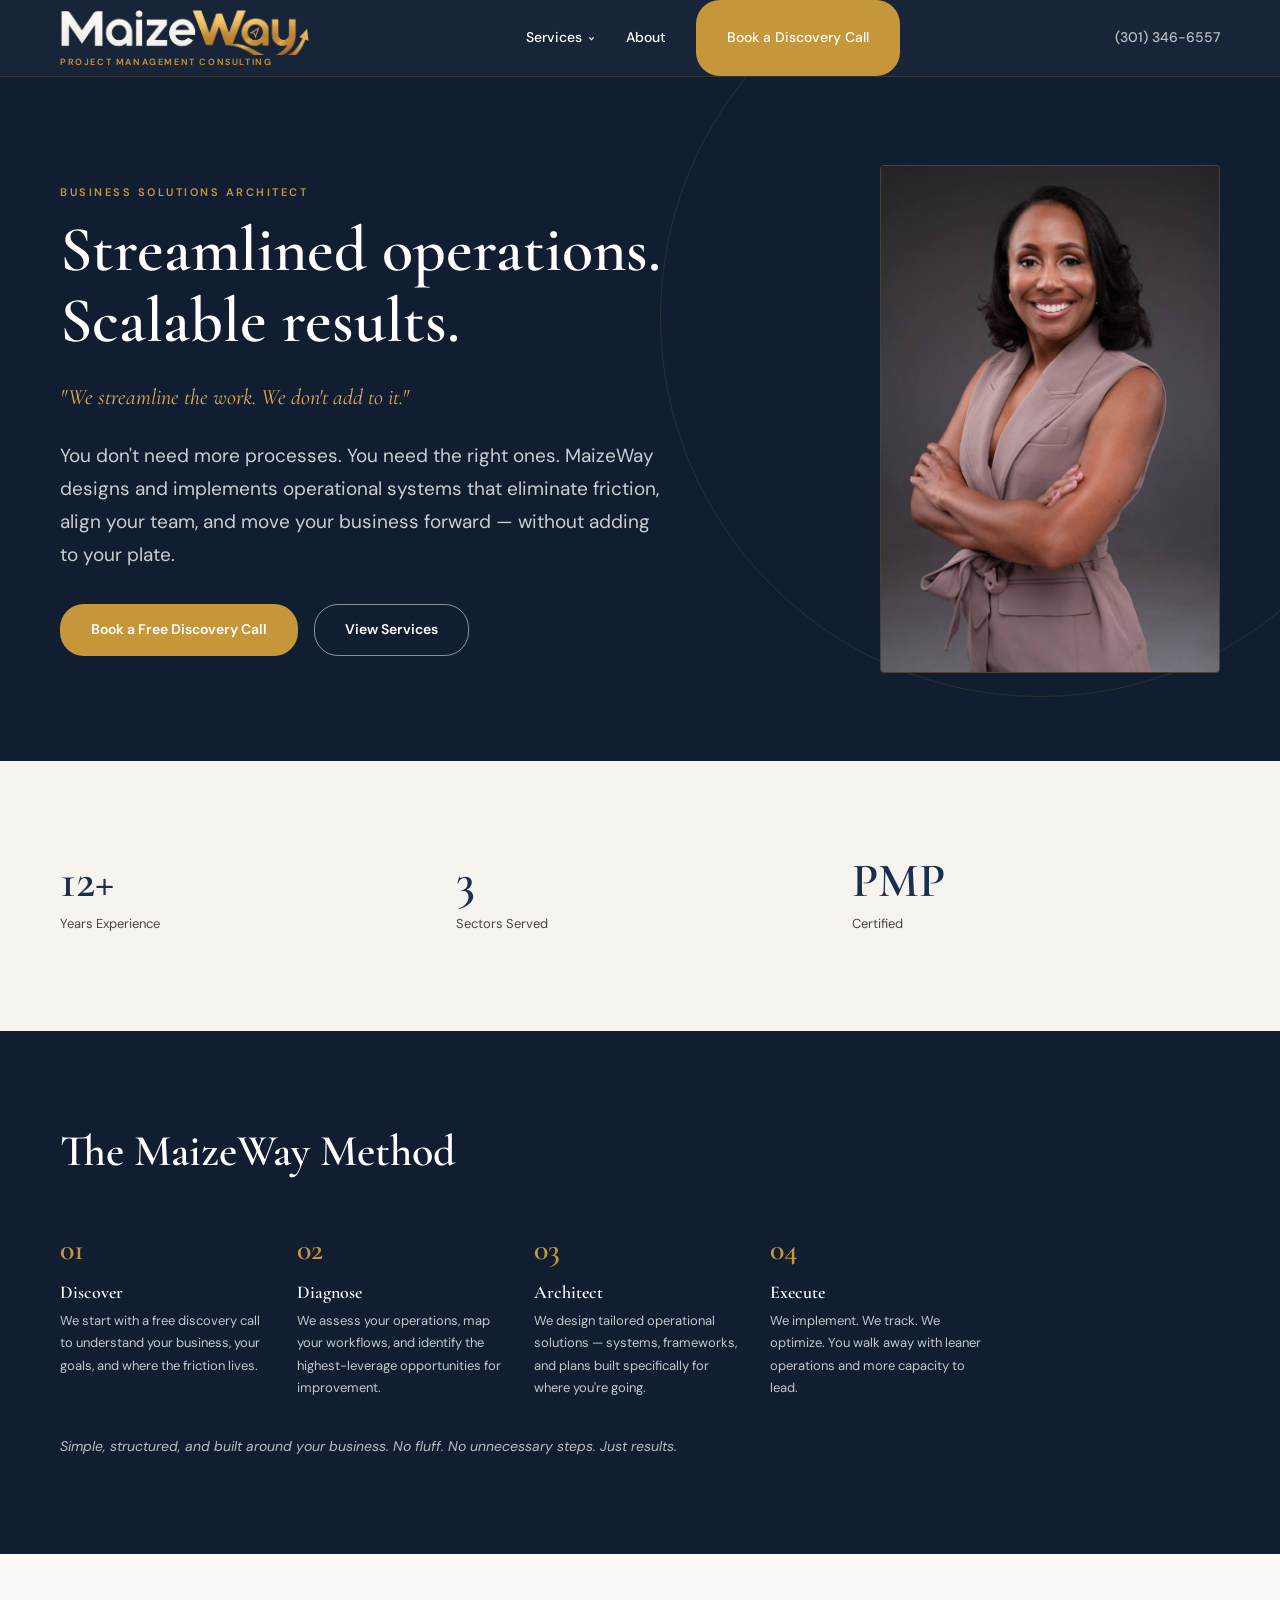
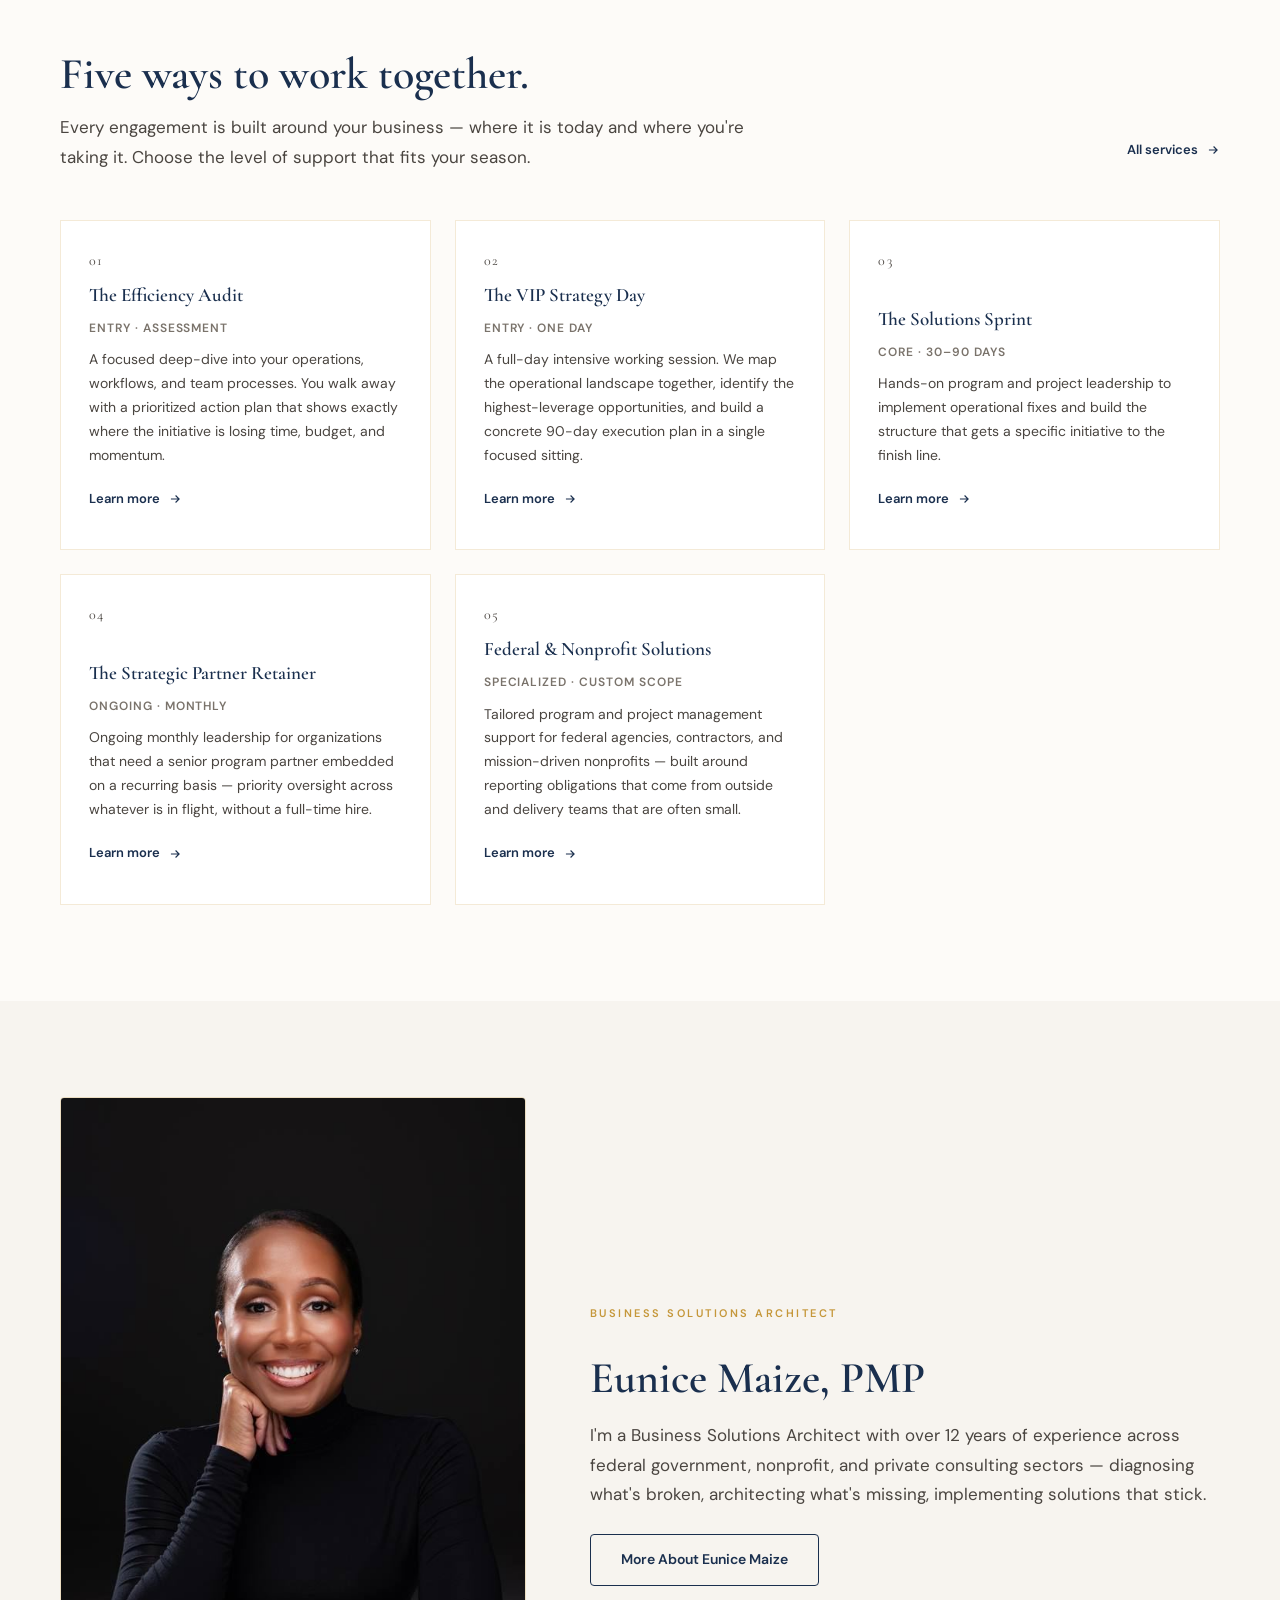
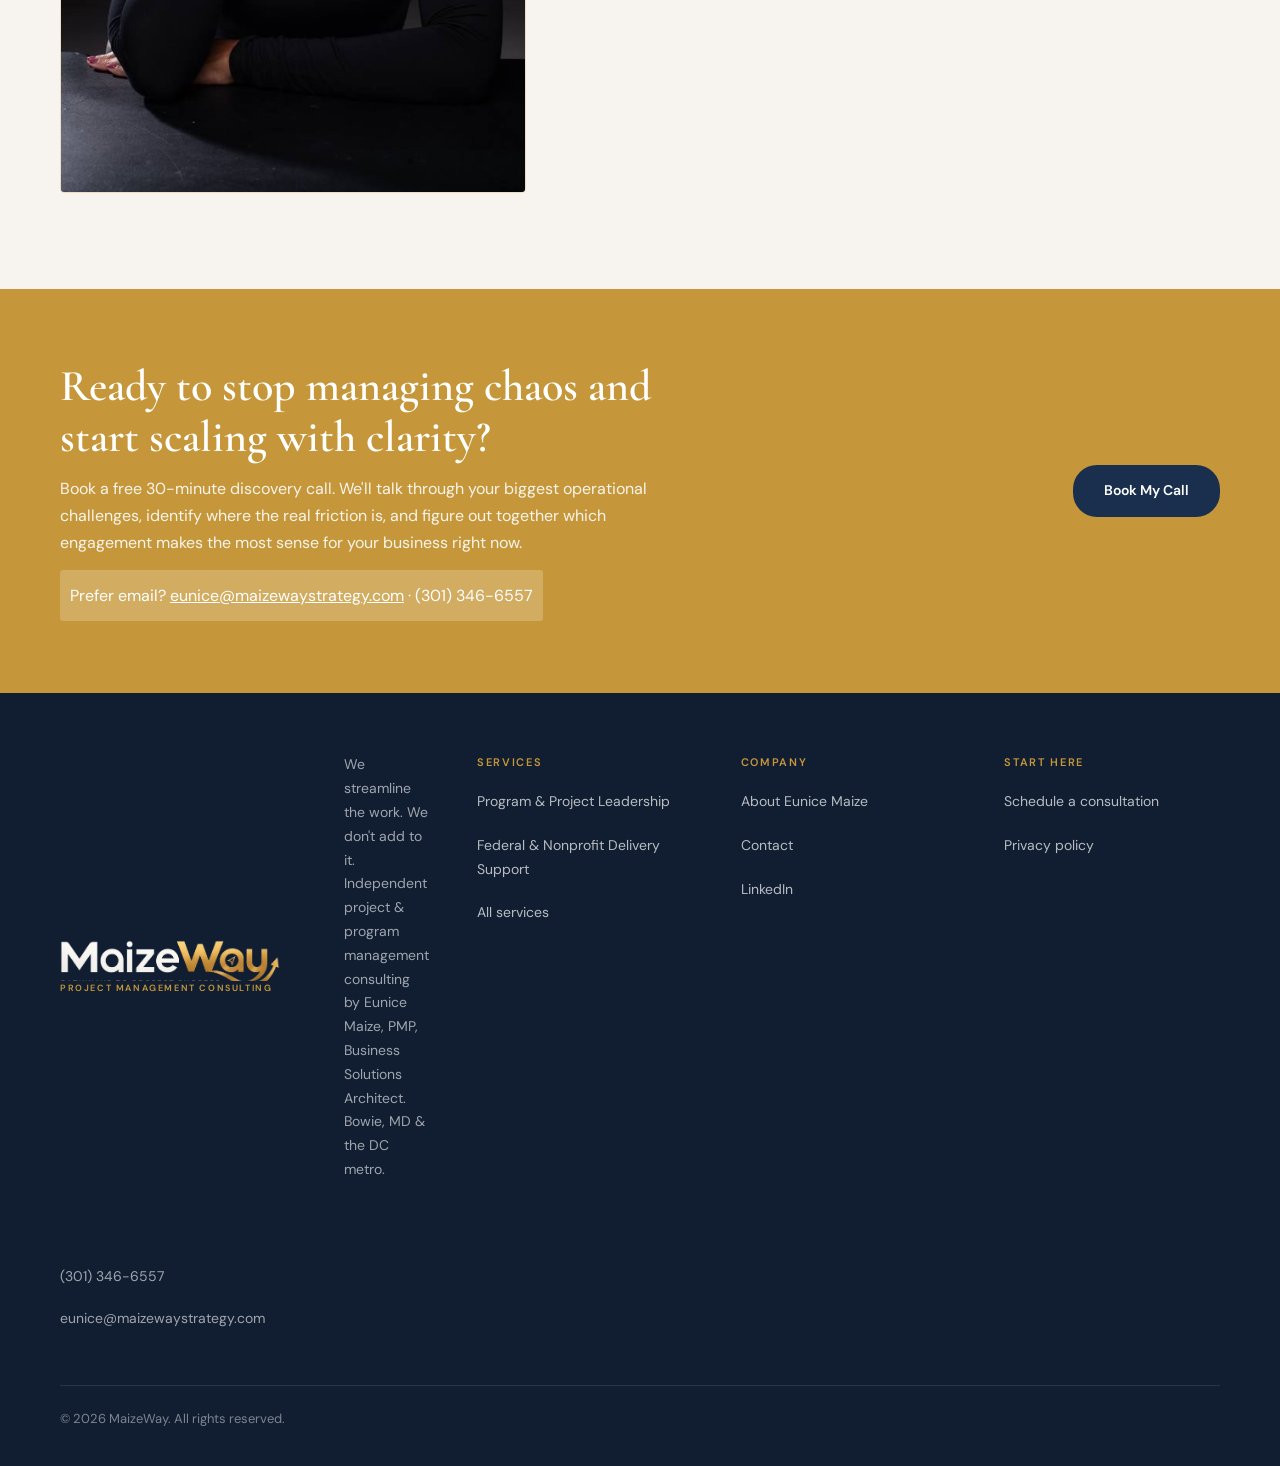
==== index.html @ e389852f "Put project management consulting under the logo lockup. Clip the baked-in pathways line out of the " ====
<!doctype html>
<html lang="en">
<head>
<meta charset="utf-8">
<meta name="robots" content="noindex, nofollow"><meta name="viewport" content="width=device-width,initial-scale=1">
<title>MaizeWay | Project Management Consulting</title>
<meta name="description" content="Eunice Maize is a Business Solutions Architect with over 12 years of experience across federal government, nonprofit, and private consulting sectors. Bowie, MD &amp; the DC metro.">
<link rel="canonical" href="https://[maizeway.com]/">
<meta property="og:type" content="website"><meta property="og:site_name" content="MaizeWay"><meta property="og:title" content="MaizeWay | Project Management Consulting"><meta property="og:description" content="Eunice Maize is a Business Solutions Architect with over 12 years of experience across federal government, nonprofit, and private consulting sectors. Bowie, MD &amp; the DC metro."><meta property="og:url" content="https://[maizeway.com]/index.html"><meta property="og:image" content="https://[maizeway.com]/og-image.jpg"><meta name="twitter:card" content="summary_large_image">
<meta name="theme-color" content="#111e32">
<link rel="apple-touch-icon" href="apple-touch-icon.png">
<link rel="icon" href="images/logo-mw-mark.png" type="image/png">
<link rel="preconnect" href="https://fonts.googleapis.com"><link rel="preconnect" href="https://fonts.gstatic.com" crossorigin>
<link rel="preload" as="style" href="https://fonts.googleapis.com/css2?family=Cormorant+Garamond:ital,wght@0,400;0,600;1,400&family=DM+Sans:wght@400;500;600&display=swap">
<link rel="stylesheet" href="https://fonts.googleapis.com/css2?family=Cormorant+Garamond:ital,wght@0,400;0,600;1,400&family=DM+Sans:wght@400;500;600&display=swap" media="print" onload="this.media='all'">
<noscript><link rel="stylesheet" href="https://fonts.googleapis.com/css2?family=Cormorant+Garamond:ital,wght@0,400;0,600;1,400&family=DM+Sans:wght@400;500;600&display=swap"></noscript>
<style>:root{--navy:#1a2f4e;--navy-dark:#111e32;--navy-mid:#243b5e;--gold:#c5973a;--gold-light:#e0af50;--cream:#f7f4ef;--warm-white:#fdfbf8;--text:#1e1b18;--text-mid:#4a4540;--text-light:#7a736b;--slate:#5a6b80;--serif:'Cormorant Garamond',Georgia,serif;--sans:'DM Sans',system-ui,-apple-system,'Segoe UI',sans-serif;--max:1240px}
*{box-sizing:border-box}html{scroll-behavior:smooth}
body{margin:0;background:var(--warm-white);color:var(--text);font-family:var(--sans);line-height:1.7;-webkit-font-smoothing:antialiased}
h1,h2,h3{font-family:var(--serif);font-weight:600;margin:0;line-height:1.1;color:var(--navy)}
h1{font-size:clamp(38px,5.5vw,64px)}h2{font-size:clamp(30px,3.6vw,44px)}h3{font-size:22px}
p{margin:0}a{color:inherit;text-decoration:none}img{max-width:100%;display:block}ul,ol{margin:0;padding:0;list-style:none}
.wrap{max-width:var(--max);margin:0 auto;padding:0 40px}
.vh{position:absolute;left:-9999px;width:1px;height:1px;overflow:hidden}.hp{position:absolute;left:-9999px}
.kicker{font-size:11px;font-weight:600;letter-spacing:2.5px;text-transform:uppercase;color:var(--gold);margin-bottom:14px}
.sec-navy .kicker{color:var(--gold-light)}
.sub,.lede{font-size:17px;line-height:1.75;color:var(--text-mid);max-width:68ch}
.link{color:var(--navy);text-decoration:underline;text-underline-offset:3px}.link:hover{color:var(--gold)}
.fine{font-size:12px;color:#9a5a2a;background:#fdf3e3;padding:2px 6px;border-radius:3px}
.btn{display:inline-flex;align-items:center;justify-content:center;min-height:52px;padding:0 30px;font-weight:600;font-size:14px;border-radius:24px;border:1px solid transparent;cursor:pointer;transition:background .2s,color .2s,border-color .2s;font-family:var(--sans)}
.btn-gold{background:var(--gold);color:#fff}.btn-gold:hover{background:var(--gold-light)}
.btn-line{border-color:rgba(255,255,255,.5);color:#fff}.btn-line:hover{border-color:#fff;background:rgba(255,255,255,.08)}
.btn-dark{border-color:var(--navy);color:var(--navy);border-radius:4px}.btn-dark:hover{background:var(--navy);color:#fff}
.btn-navy{background:var(--navy);color:#fff}.btn-navy:hover{background:var(--navy-mid)}
.more{font-size:13px;font-weight:600;color:var(--navy);display:inline-flex;align-items:center;gap:8px;min-height:44px}.more:hover{color:var(--gold)}
.more svg{width:14px;height:14px}
:focus-visible{outline:2px solid var(--gold);outline-offset:2px}
.skip{position:absolute;left:-9999px;top:8px;background:var(--gold);color:#fff;padding:12px 18px;z-index:300;font-weight:600}.skip:focus{left:16px}
/* nav */
.nav{background:rgba(17,30,50,.97);backdrop-filter:blur(10px);position:sticky;top:0;z-index:50;border-bottom:1px solid rgba(197,151,58,.15)}
.nav .wrap{height:76px;display:flex;align-items:center;justify-content:space-between;gap:24px}
.brand{display:flex;align-items:center;min-width:0;color:#fff}
.brand-lockup{display:flex;flex-direction:column;align-items:flex-start;justify-content:center;gap:3px;line-height:1;min-width:0}
.brand-mark{display:block;position:relative;width:min(250px,44vw);aspect-ratio:1035/191;overflow:hidden;flex:none}
.brand-mark .brand-logo{position:absolute;top:0;left:0;width:100%;height:auto;max-width:none;object-fit:fill;object-position:left top}
.brand-lockup .tagline{font-family:var(--sans);font-size:9px;font-weight:600;letter-spacing:1.6px;text-transform:uppercase;color:var(--gold);white-space:nowrap}
.foot .brand-mark{width:min(220px,70vw)}
.foot .brand-lockup{margin:0 0 12px}
.menu{display:flex;align-items:center;gap:30px;flex:1;justify-content:flex-end}.menu>li{position:relative}
.menu>li>a{font-size:14px;font-weight:500;color:#fff;display:inline-flex;align-items:center;gap:5px;height:76px}
.menu>li>a:hover,.menu>li.open>a{color:var(--gold)}.menu>li.active>a{box-shadow:inset 0 -2px 0 var(--gold)}
.caret{width:9px;height:9px;stroke:currentColor;fill:none;stroke-width:3;transition:transform .2s}.menu>li.open .caret{transform:rotate(180deg)}
.dd{position:absolute;top:76px;left:-24px;min-width:340px;background:#fff;border:1px solid rgba(197,151,58,.2);box-shadow:0 20px 40px rgba(17,30,50,.18);padding:10px 0;display:none;flex-direction:column}
.dd a{padding:13px 26px;color:var(--navy);display:flex;flex-direction:column;gap:2px;font-weight:600;font-size:14px}
.dd a small{font-size:12px;font-weight:400;color:var(--text-light);line-height:1.5}.dd a:hover{background:var(--cream)}
.dd a.all{flex-direction:row;align-items:center;gap:8px;border-top:1px solid var(--cream);margin-top:6px;color:var(--gold);font-size:12px}
li.open>.dd{display:flex}
.nav-phone{color:rgba(255,255,255,.7);font-size:14px;font-weight:500}.nav-phone:hover{color:#fff}
.burger{display:none;width:44px;height:44px;background:transparent;border:0;color:#fff;cursor:pointer;align-items:center;justify-content:center}
.mnav{display:none;position:fixed;inset:0;background:var(--navy-dark);color:#fff;z-index:100;padding:0 24px;flex-direction:column;overflow:auto}
.mnav.open{display:flex}
.mnav .top{height:70px;display:flex;align-items:center;justify-content:space-between;border-bottom:1px solid rgba(255,255,255,.1)}
.mnav .top .burger{display:flex}
.mnav nav{display:flex;flex-direction:column;flex:1;padding-top:8px}
.mnav .row{display:flex;justify-content:space-between;align-items:center;padding:18px 0;border:0;border-bottom:1px solid rgba(255,255,255,.1);font-family:var(--serif);font-size:24px;color:#fff;background:none;width:100%;text-align:left;cursor:pointer}
.mnav .row svg{transition:transform .2s}.mnav .row[aria-expanded=true] svg{transform:rotate(180deg)}
.mnav .sub{display:none;flex-direction:column;padding:4px 0 14px 16px}.mnav .sub.open{display:flex}
.mnav .sub a{font-size:16px;color:rgba(255,255,255,.75);padding:12px 0}
.mnav .foot{display:flex;flex-direction:column;gap:16px;padding:24px 0 32px}
.mnav .foot .ln{display:flex;justify-content:space-between;font-size:13px;color:rgba(255,255,255,.6);flex-wrap:wrap;gap:8px}.mnav .foot .ln a{padding:10px 0}
/* crumbs */
.crumbs{background:var(--navy-dark);border-bottom:1px solid rgba(255,255,255,.06)}
.crumbs ol{display:flex;gap:8px;padding:12px 0;font-size:12px;color:rgba(255,255,255,.55);flex-wrap:wrap}
.crumbs li+li::before{content:"/";margin-right:8px;opacity:.5}.crumbs a:hover{color:#fff}.crumbs [aria-current]{color:var(--gold)}
/* sections */
.sec{padding:96px 0}.sec-stone{background:var(--cream)}
.sec-navy{background:var(--navy-dark);color:#fff}.sec-navy h2,.sec-navy h3{color:#fff}.sec-navy .sub{color:rgba(255,255,255,.72)}
.head{display:flex;justify-content:space-between;align-items:flex-end;gap:40px;margin-bottom:48px}.head .t{max-width:700px}.head .sub{margin-top:14px}
.grid{display:grid;gap:24px}.g2{grid-template-columns:repeat(2,minmax(0,1fr))}.g3{grid-template-columns:repeat(3,minmax(0,1fr))}
.card{background:#fff;border:1px solid rgba(197,151,58,.2);border-radius:2px;padding:32px}.card h3{margin-bottom:10px;font-size:19px}.card p{font-size:15px;color:var(--text-mid)}
.link-card{display:flex;flex-direction:column;gap:8px}.link-card:hover{border-color:var(--gold)}.link-card .more{margin-top:auto}
/* hero */
.hero{background:var(--navy-dark);color:#fff;position:relative;overflow:hidden}
.hero .ring{position:absolute;right:-140px;top:-140px;width:760px;height:760px;border-radius:50%;border:1px solid rgba(197,151,58,.14);pointer-events:none}
.hero .wrap{position:relative;padding-top:88px;padding-bottom:88px}
.hero h1{color:#fff}.hero .lede{color:rgba(255,255,255,.78);font-size:19px;max-width:600px;margin-top:22px}
.hero .acts{display:flex;gap:16px;margin-top:32px;flex-wrap:wrap}
.hero .split{display:grid;grid-template-columns:1.05fr .8fr;gap:64px;align-items:center}
.hero .photo{border-radius:4px;overflow:hidden;border:1px solid rgba(197,151,58,.3);max-width:340px;justify-self:end;margin:0}
.hero .photo img{width:100%;height:auto;display:block}
.hero-inner .wrap{padding-top:64px;padding-bottom:64px}.hero-inner h1{font-size:clamp(34px,4.6vw,56px)}
/* proof */
.proof{display:flex;flex-direction:column;gap:40px}
.nums{display:grid;grid-template-columns:repeat(3,minmax(0,1fr));gap:28px}
.stat .n{font-family:var(--serif);font-size:48px;line-height:1;color:var(--navy);font-weight:600}
.stat .l{font-size:13px;color:var(--text-mid);margin-top:8px;max-width:26ch}
.client-line{font-size:16px;color:var(--text-mid);font-style:italic;border-top:1px solid rgba(197,151,58,.25);padding-top:28px}
/* services grid */
.svc{display:grid;grid-template-columns:repeat(3,minmax(0,1fr));gap:24px}
.svc article{background:#fff;border:1px solid rgba(197,151,58,.2);padding:32px;display:flex;flex-direction:column;gap:12px}
.svc h3{font-size:21px}.svc h3 a:hover{color:var(--gold)}.svc .tag{font-style:italic;color:var(--navy);font-size:15px}
.svc p:not(.tag){font-size:14px;color:var(--text-mid);flex:1}
.svcrow{display:grid;grid-template-columns:1.1fr 1fr;gap:64px;align-items:start;padding:56px 0;border-bottom:1px solid rgba(197,151,58,.2)}.svcrow:last-child{border-bottom:0}
.svcrow h2{font-size:30px}.svcrow h2 a:hover{color:var(--gold)}.svcrow .tag{font-style:italic;color:var(--navy);font-size:18px;margin:12px 0}.svcrow .btn{margin-top:20px}
.ticks{display:flex;flex-direction:column;gap:14px}.ticks li{display:flex;gap:12px;font-size:15px;color:var(--text-mid)}
.ticks svg{width:18px;height:18px;flex:none;color:var(--gold);margin-top:4px}.ticks b{color:var(--navy);font-weight:600}
.ticks.card{background:#fff;border:1px solid rgba(197,151,58,.2);border-radius:2px;padding:32px}
.po h2{margin:10px 0 16px}
/* about */
.about{display:grid;grid-template-columns:.85fr 1.15fr;gap:64px;align-items:center}
.about .img{border-radius:4px;overflow:hidden;border:1px solid rgba(197,151,58,.25)}.about .img img{width:100%;height:auto;display:block}
.about .t{display:flex;flex-direction:column;gap:18px}.about .btn{align-self:flex-start;margin-top:6px}
.beliefs{display:flex;flex-direction:column;gap:24px;max-width:760px}
.beliefs blockquote{margin:0;font-family:var(--serif);font-size:24px;font-style:italic;color:var(--navy);border-left:2px solid var(--gold);padding-left:24px;line-height:1.4}
.creds{display:flex;flex-direction:column;gap:16px;max-width:640px}.creds li{font-size:15px;color:var(--text-mid);padding-bottom:14px;border-bottom:1px solid rgba(197,151,58,.2)}.creds b{color:var(--navy)}
/* method */
.steps{display:grid;grid-template-columns:repeat(5,minmax(0,1fr));gap:24px}
.steps li{display:flex;flex-direction:column;gap:8px}.steps .n{font-family:var(--serif);font-size:30px;color:var(--gold);font-weight:600}
.steps h3{font-size:18px;color:#fff}.steps .does{font-size:13px;color:rgba(255,255,255,.75)}
.steps .get{font-size:12px;color:rgba(255,255,255,.9)}.steps .dur{font-size:11px;letter-spacing:.08em;text-transform:uppercase;color:var(--gold-light);margin-top:auto}
.steps.light h3{color:var(--navy)}.steps.light .does{color:var(--text-mid)}.steps.light .get{color:var(--text)}
.method-note{margin-top:36px;font-size:14px;color:rgba(255,255,255,.7);font-style:italic}
.sec:not(.sec-navy) .method-note{color:var(--text-mid)}
/* price */
.price{max-width:760px}.price h2{margin-bottom:16px}
/* cta */
.cta{background:var(--gold)}.cta .wrap{padding-top:72px;padding-bottom:72px;display:flex;justify-content:space-between;align-items:center;gap:48px}
.cta h2{color:#fff;line-height:1.15}.cta p{font-size:16px;color:rgba(255,255,255,.9);margin-top:12px}.cta .fine{background:rgba(255,255,255,.2);color:#fff;margin-top:14px;display:inline-block;padding:6px 10px}.cta .fine a{display:inline-block;padding:6px 0}.cta .t{max-width:620px}
.cta a.link,.cta a[href^=mailto]{color:#fff;text-decoration:underline}
/* contact */
.contact{display:grid;grid-template-columns:1fr 1.15fr;gap:64px;align-items:start}
.next{counter-reset:n;display:flex;flex-direction:column;gap:16px;margin-top:20px}
.next li{counter-increment:n;padding-left:40px;position:relative;font-size:15px;color:var(--text-mid)}
.next li::before{content:counter(n);position:absolute;left:0;top:0;width:26px;height:26px;border:1px solid var(--gold);color:var(--gold);border-radius:50%;display:flex;align-items:center;justify-content:center;font-family:var(--serif);font-size:14px}
.next b{color:var(--navy)}
.cinfo{display:grid;grid-template-columns:repeat(3,minmax(0,1fr));gap:20px;margin-top:32px}.cinfo b{display:block;font-size:11px;letter-spacing:.15em;text-transform:uppercase;color:var(--gold);margin-bottom:6px}.cinfo p{font-size:15px}
form.f{background:#fff;border:1px solid rgba(197,151,58,.2);padding:40px;display:grid;grid-template-columns:1fr 1fr;gap:20px}
form.f .full{grid-column:1/-1}
form.f label{display:flex;flex-direction:column;gap:8px;font-size:12px;font-weight:600;letter-spacing:.06em;text-transform:uppercase;color:var(--text-mid)}
form.f input,form.f select,form.f textarea{min-height:50px;padding:0 16px;border:1px solid rgba(197,151,58,.3);background:var(--cream);font-family:inherit;font-size:16px;color:var(--text);width:100%;border-radius:4px}
form.f textarea{padding:14px 16px;resize:vertical}
form.f select{appearance:none;background-image:linear-gradient(45deg,transparent 50%,var(--text-mid) 50%),linear-gradient(135deg,var(--text-mid) 50%,transparent 50%);background-position:calc(100% - 22px) 22px,calc(100% - 16px) 22px;background-size:6px 6px;background-repeat:no-repeat}
form.f input:focus,form.f textarea:focus,form.f select:focus{outline:2px solid var(--gold);border-color:var(--gold)}
form.f input[aria-invalid=true],form.f textarea[aria-invalid=true]{border-color:#b4463c}
.err{display:none;font-size:14px;padding:12px 14px;background:#f7e5e1;color:#7a2e22;border-radius:4px}.err.on{display:block}
.ok{font-size:14px;padding:12px 14px;background:#e8f1e4;color:#2c5a2e;border-radius:4px}
.prose{max-width:760px}.prose h1{margin-bottom:16px}.prose h2{font-size:26px;margin:32px 0 10px}.prose p{color:var(--text-mid);margin-bottom:12px}
/* footer */
.foot{background:var(--navy-dark);color:#fff}.foot .wrap{padding-top:60px;padding-bottom:36px}
.fcols{display:grid;grid-template-columns:1.6fr 1fr 1fr 1fr;gap:48px}.fcols ul{display:flex;flex-direction:column}
.fcols li a{font-size:14px;color:rgba(255,255,255,.7);padding:10px 0;display:inline-block}.fcols li a:hover{color:#fff}
.fh{font-size:11px;font-weight:600;letter-spacing:.15em;text-transform:uppercase;color:var(--gold);margin-bottom:8px}
.fb{font-family:var(--serif);font-size:24px;font-weight:600;color:#fff;margin-bottom:0}
.fa{font-size:14px;line-height:1.7;color:rgba(255,255,255,.6);max-width:320px;font-style:normal;margin-bottom:10px}.fa a{padding:9px 0;display:inline-block}.fa a:hover{color:#fff}
.legal{font-size:13px;color:rgba(255,255,255,.45);padding-top:22px;margin-top:36px;border-top:1px solid rgba(255,255,255,.1)}
/* sticky bar */
.stickybar{display:none;position:fixed;left:0;right:0;bottom:0;z-index:40;padding:10px 16px calc(10px + env(safe-area-inset-bottom));background:var(--navy-dark);border-top:1px solid rgba(197,151,58,.2);gap:10px;transform:translateY(110%);transition:transform .25s}
.stickybar.on{transform:none}.stickybar .btn{flex:1;min-height:46px;padding:0 16px}.stickybar .btn-line{flex:0 0 auto}
@media(prefers-reduced-motion:reduce){html{scroll-behavior:auto}*{transition:none!important}}
@media(max-width:1100px){
 .menu{gap:22px}.hero .split{grid-template-columns:1fr;justify-items:center;text-align:center}.hero .photo{max-width:280px;justify-self:center}.hero .acts{justify-content:center}.hero .copy{align-items:center}.hero-proof{justify-content:center}
 .proof,.about,.svcrow,.contact,.po{grid-template-columns:1fr}.about .img{max-width:340px;order:-1}
 .svc{grid-template-columns:1fr}.steps{grid-template-columns:repeat(2,minmax(0,1fr))}.fcols{grid-template-columns:1fr 1fr}
 .nav-phone{display:none}
 .nav .brand-mark{width:min(230px,40vw)}
}
@media(max-width:820px){
 .wrap{padding:0 22px}.menu{display:none}.burger{display:flex}
 .nav .brand-mark,.mnav .brand-mark{width:min(200px,58vw)}
 .nav .brand-lockup .tagline,.mnav .brand-lockup .tagline{font-size:8px;letter-spacing:1.15px}
 .foot .brand-mark{width:min(200px,70vw)}
 .sec{padding:64px 0}.hero .wrap{padding-top:52px;padding-bottom:52px}.hero .lede{font-size:17px}
 .head{flex-direction:column;align-items:flex-start;gap:16px;margin-bottom:32px}
 .g2,.g3,.nums,.steps,.cinfo{grid-template-columns:1fr}
 .cta .wrap{flex-direction:column;align-items:flex-start;padding-top:56px;padding-bottom:56px}
 .fcols{grid-template-columns:1fr}
 form.f{grid-template-columns:1fr;padding:24px}.hero .acts{flex-direction:column}
 .btn{width:100%}.menu .cta,.stickybar .btn{width:auto}.card{padding:26px}
 .stickybar{display:flex}
}

/* packages */
.pkg-group{margin-bottom:48px}.pkg-group:last-child{margin-bottom:0}
.pkg-group-h{font-size:13px;font-weight:600;letter-spacing:.08em;text-transform:uppercase;color:var(--text-light);margin-bottom:18px}
.pkg-group-h a:hover{color:var(--gold)}
.pkgs{align-items:stretch}
.pkg{background:#fff;border:1px solid rgba(197,151,58,.25);border-radius:2px;padding:32px;display:flex;flex-direction:column;gap:14px}
.pkg-kicker{font-size:11px;font-weight:600;letter-spacing:.15em;text-transform:uppercase;color:var(--gold)}
.pkg h3{font-size:22px}.pkg h3 a{display:inline-block;padding:2px 0}
.pkg-desc{font-size:14px;color:var(--text-mid);line-height:1.65}
.pkg .ticks{gap:10px;margin-top:4px}.pkg .ticks li{font-size:13px}
.pkg-foot{margin-top:auto;padding-top:16px;border-top:1px solid var(--cream);display:flex;flex-direction:column;gap:10px}
.pkg-price{font-size:14px;font-weight:600;color:var(--navy);letter-spacing:.02em;margin:0}
.pkg-bestfor{font-size:12px;font-style:italic;color:var(--text-light)}
@media(max-width:1100px){.pkgs.g3{grid-template-columns:1fr 1fr}}
@media(max-width:820px){.pkgs.g3,.pkgs.g2{grid-template-columns:1fr}}
.lede.quote{font-family:var(--serif);font-style:italic;font-size:22px;color:var(--gold-light);max-width:520px}
.pkgteaser{display:grid;grid-template-columns:repeat(3,minmax(0,1fr));gap:24px}
.pkgteaser article{background:#fff;border:1px solid rgba(197,151,58,.2);padding:28px;display:flex;flex-direction:column;gap:10px}
.pkgteaser .n{font-family:var(--serif);font-size:14px;color:var(--gold);letter-spacing:.1em}
.pkgteaser h3{font-size:19px}.pkgteaser h3 a{display:inline-block;padding:2px 0}.pkgteaser h3 a:hover{color:var(--gold)}
.pkgteaser .tag{font-size:12px;font-weight:600;letter-spacing:.08em;text-transform:uppercase;color:var(--text-light);font-style:normal}
.pkgteaser p:not(.tag):not(.n){font-size:14px;color:var(--text-mid);flex:1}
@media(max-width:1100px){.pkgteaser{grid-template-columns:1fr 1fr}}
@media(max-width:820px){.pkgteaser{grid-template-columns:1fr}}
</style>
<script type="application/ld+json">{"@context": "https://schema.org", "@graph": [{"@type": "ProfessionalService", "@id": "https://[maizeway.com]/#org", "name": "MaizeWay", "url": "https://[maizeway.com]/", "telephone": "+13013466557", "email": "eunice@maizewaystrategy.com", "address": {"@type": "PostalAddress", "addressLocality": "Bowie", "addressRegion": "MD", "addressCountry": "US"}, "areaServed": "Bowie, MD & the DC metro", "founder": {"@id": "https://[maizeway.com]/#founder"}, "description": "Operational and project management consulting for federal, nonprofit, and private-sector organizations."}, {"@type": "Person", "@id": "https://[maizeway.com]/#founder", "name": "Eunice Maize", "jobTitle": "PMP, Business Solutions Architect", "worksFor": {"@id": "https://[maizeway.com]/#org"}, "url": "https://[maizeway.com]/about.html", "hasCredential": {"@type": "EducationalOccupationalCredential", "name": "Project Management Professional (PMP)"}}, {"@type": "WebSite", "@id": "https://[maizeway.com]/#site", "url": "https://[maizeway.com]/", "name": "MaizeWay", "publisher": {"@id": "https://[maizeway.com]/#org"}}]}</script>
</head>
<body>

<a class="skip" href="#main">Skip to content</a>
<header class="nav" id="nav"><div class="wrap">
 <a class="brand" href="index.html" aria-label="MaizeWay, project management consulting"><span class="brand-lockup"><span class="brand-mark"><img class="brand-logo" src="images/logo-maizeway-capital.png" alt="" width="1035" height="231"></span><span class="tagline">PROJECT MANAGEMENT CONSULTING</span></span></a>
 <nav aria-label="Primary"><ul class="menu">
  <li><a href="services.html" aria-haspopup="true" aria-expanded="false">Services <svg class="caret" aria-hidden="true" viewBox="0 0 24 24"><path d="M6 9l6 6 6-6"/></svg></a><div class="dd" role="menu"><a href="program-project-leadership.html" role="menuitem">Program & Project Leadership<small>I own the structure, drive the execution, and leave the operating documentation behind.</small></a><a href="federal-nonprofit-delivery.html" role="menuitem">Federal & Nonprofit Delivery Support<small>Portfolio management, acquisition planning support, federal reporting, and audit-ready SOPs.</small></a><a href="services.html" role="menuitem" class="all">All services <svg aria-hidden="true" viewBox="0 0 24 24" fill="none" stroke="currentColor" stroke-width="2"><path d="M5 12h14M13 6l6 6-6 6"/></svg></a></div></li>
  <li><a href="about.html">About</a></li>
  <li><a class="btn btn-gold cta" href="contact.html" data-track="nav_cta">Book a Discovery Call</a></li>
 </ul></nav>
 <a class="nav-phone" href="tel:+13013466557">(301) 346-6557</a>
 <button class="burger" id="burger" aria-label="Open menu" aria-expanded="false" aria-controls="mnav"><svg aria-hidden="true" width="24" height="24" viewBox="0 0 24 24" fill="none" stroke="currentColor" stroke-width="2"><path d="M4 7h16M4 12h16M4 17h16"/></svg></button>
</div></header>
<div class="mnav" id="mnav" role="dialog" aria-modal="true" aria-label="Menu" aria-hidden="true">
 <div class="top"><a class="brand" href="index.html" aria-label="MaizeWay, project management consulting"><span class="brand-lockup"><span class="brand-mark"><img class="brand-logo" src="images/logo-maizeway-capital.png" alt="" width="1035" height="231"></span><span class="tagline">PROJECT MANAGEMENT CONSULTING</span></span></a><button class="burger" id="mclose" aria-label="Close menu"><svg aria-hidden="true" width="22" height="22" viewBox="0 0 24 24" fill="none" stroke="currentColor" stroke-width="2"><path d="M6 6l12 12M18 6L6 18"/></svg></button></div>
 <nav aria-label="Mobile">
  <button class="row" data-acc aria-expanded="false" aria-controls="msub"><span>Services</span><svg aria-hidden="true" width="16" height="16" viewBox="0 0 24 24" fill="none" stroke="currentColor" stroke-width="2.5"><path d="M6 9l6 6 6-6"/></svg></button>
  <div class="sub" id="msub"><a href="program-project-leadership.html">Program & Project Leadership</a><a href="federal-nonprofit-delivery.html">Federal & Nonprofit Delivery Support</a><a href="services.html">All services</a></div>
  <a class="row" href="about.html">About</a>
  <a class="row" href="contact.html">Contact</a>
 </nav>
 <div class="foot"><a class="btn btn-gold" href="contact.html">Book a Discovery Call</a><div class="ln"><a href="tel:+13013466557">(301) 346-6557</a><a href="mailto:eunice@maizewaystrategy.com">eunice@maizewaystrategy.com</a></div></div>
</div>

<main id="main" tabindex="-1">

<section class="hero" aria-labelledby="h1"><div class="ring r1" aria-hidden="true"></div>
 <div class="wrap"><div class="split">
  <div class="copy">
   <p class="kicker">Business Solutions Architect</p>
   <h1 id="h1">Streamlined operations.<br>Scalable results.</h1>
   <p class="lede quote">"We streamline the work. We don't add to it."</p>
   <p class="lede">You don't need more processes. You need the right ones. MaizeWay designs and implements operational systems that eliminate friction, align your team, and move your business forward — without adding to your plate.</p>
   <div class="acts"><a class="btn btn-gold" href="contact.html" data-track="hero_cta">Book a Free Discovery Call</a><a class="btn btn-line" href="services.html">View Services</a></div>
  </div>
  <div class="photo"><img src="[data-uri]" alt="Eunice Maize, PMP, Business Solutions Architect, founder of MaizeWay" width="700" height="1048" fetchpriority="high"></div>
 </div></div>
</section>

<section class="sec sec-stone" aria-labelledby="proof-h"><div class="wrap proof">
 <div><h2 id="proof-h" class="vh">Credentials</h2><div class="nums"><div class="stat"><p class="n">12+</p><p class="l">Years Experience</p></div><div class="stat"><p class="n">3</p><p class="l">Sectors Served</p></div><div class="stat"><p class="n">PMP</p><p class="l">Certified</p></div></div></div>
</div></section>

<section class="sec sec-navy" id="method" aria-labelledby="method-h"><div class="wrap">
 <div class="head"><div class="t"><h2 id="method-h">The MaizeWay Method</h2></div></div>
 <div class="steps"><li><p class="n">01</p><h3>Discover</h3><p class="does">We start with a free discovery call to understand your business, your goals, and where the friction lives.</p></li><li><p class="n">02</p><h3>Diagnose</h3><p class="does">We assess your operations, map your workflows, and identify the highest-leverage opportunities for improvement.</p></li><li><p class="n">03</p><h3>Architect</h3><p class="does">We design tailored operational solutions — systems, frameworks, and plans built specifically for where you're going.</p></li><li><p class="n">04</p><h3>Execute</h3><p class="does">We implement. We track. We optimize. You walk away with leaner operations and more capacity to lead.</p></li></div><p class="method-note">Simple, structured, and built around your business. No fluff. No unnecessary steps. Just results.</p>
</div></section>

<section class="sec" id="services" aria-labelledby="svc-h"><div class="wrap">
 <div class="head"><div class="t"><h2 id="svc-h">Five ways to work together.</h2><p class="sub">Every engagement is built around your business — where it is today and where you're taking it. Choose the level of support that fits your season.</p></div><a class="more" href="services.html">All services <svg aria-hidden="true" viewBox="0 0 24 24" fill="none" stroke="currentColor" stroke-width="2"><path d="M5 12h14M13 6l6 6-6 6"/></svg></a></div>
 <div class="svc pkgteaser"><article><p class="n">01</p><h3><a href="program-project-leadership.html">The Efficiency Audit</a></h3><p class="tag">Entry &middot; Assessment</p><p>A focused deep-dive into your operations, workflows, and team processes. You walk away with a prioritized action plan that shows exactly where the initiative is losing time, budget, and momentum.</p><a class="more" href="program-project-leadership.html" aria-label="Learn more: The Efficiency Audit">Learn more <svg aria-hidden="true" viewBox="0 0 24 24" fill="none" stroke="currentColor" stroke-width="2"><path d="M5 12h14M13 6l6 6-6 6"/></svg></a></article><article><p class="n">02</p><h3><a href="program-project-leadership.html">The VIP Strategy Day</a></h3><p class="tag">Entry &middot; One Day</p><p>A full-day intensive working session. We map the operational landscape together, identify the highest-leverage opportunities, and build a concrete 90-day execution plan in a single focused sitting.</p><a class="more" href="program-project-leadership.html" aria-label="Learn more: The VIP Strategy Day">Learn more <svg aria-hidden="true" viewBox="0 0 24 24" fill="none" stroke="currentColor" stroke-width="2"><path d="M5 12h14M13 6l6 6-6 6"/></svg></a></article><article><p class="n">03</p><h3><a href="program-project-leadership.html">The Solutions Sprint</a></h3><p class="tag">Core &middot; 30–90 Days</p><p>Hands-on program and project leadership to implement operational fixes and build the structure that gets a specific initiative to the finish line.</p><a class="more" href="program-project-leadership.html" aria-label="Learn more: The Solutions Sprint">Learn more <svg aria-hidden="true" viewBox="0 0 24 24" fill="none" stroke="currentColor" stroke-width="2"><path d="M5 12h14M13 6l6 6-6 6"/></svg></a></article><article><p class="n">04</p><h3><a href="program-project-leadership.html">The Strategic Partner Retainer</a></h3><p class="tag">Ongoing &middot; Monthly</p><p>Ongoing monthly leadership for organizations that need a senior program partner embedded on a recurring basis — priority oversight across whatever is in flight, without a full-time hire.</p><a class="more" href="program-project-leadership.html" aria-label="Learn more: The Strategic Partner Retainer">Learn more <svg aria-hidden="true" viewBox="0 0 24 24" fill="none" stroke="currentColor" stroke-width="2"><path d="M5 12h14M13 6l6 6-6 6"/></svg></a></article><article><p class="n">05</p><h3><a href="federal-nonprofit-delivery.html">Federal & Nonprofit Solutions</a></h3><p class="tag">Specialized &middot; Custom Scope</p><p>Tailored program and project management support for federal agencies, contractors, and mission-driven nonprofits — built around reporting obligations that come from outside and delivery teams that are often small.</p><a class="more" href="federal-nonprofit-delivery.html" aria-label="Learn more: Federal & Nonprofit Solutions">Learn more <svg aria-hidden="true" viewBox="0 0 24 24" fill="none" stroke="currentColor" stroke-width="2"><path d="M5 12h14M13 6l6 6-6 6"/></svg></a></article></div>
</div></section>

<section class="sec sec-stone" id="about" aria-labelledby="ab-h"><div class="wrap about">
 <div class="img"><img src="[data-uri]" alt="Eunice Maize, founder of MaizeWay" width="600" height="899" loading="lazy"></div>
 <div class="t"><p class="kicker">Business Solutions Architect</p><h2 id="ab-h">Eunice Maize, PMP</h2><p class="sub">I'm a Business Solutions Architect with over 12 years of experience across federal government, nonprofit, and private consulting sectors — diagnosing what's broken, architecting what's missing, implementing solutions that stick.</p>
  <a class="btn btn-dark" href="about.html">More About Eunice Maize</a></div>
</div></section>

<section class="cta" aria-labelledby="cta-h"><div class="wrap"><div class="t"><h2 id="cta-h">Ready to stop managing chaos and start scaling with clarity?</h2><p>Book a free 30-minute discovery call. We'll talk through your biggest operational challenges, identify where the real friction is, and figure out together which engagement makes the most sense for your business right now.</p><p class="fine">Prefer email? <a href="mailto:eunice@maizewaystrategy.com">eunice@maizewaystrategy.com</a> · (301) 346-6557</p></div><a class="btn btn-navy" href="contact.html" data-track="band_cta">Book My Call</a></div></section>

</main>

<footer class="foot"><div class="wrap">
 <div class="fcols">
  <div class="col about"><p class="fb"><span class="brand-lockup"><span class="brand-mark"><img class="brand-logo" src="images/logo-maizeway-capital.png" alt="MaizeWay" width="1035" height="231"></span><span class="tagline">PROJECT MANAGEMENT CONSULTING</span></span></p><p class="fa">We streamline the work. We don't add to it.<br>Independent project &amp; program management consulting by Eunice Maize, PMP, Business Solutions Architect. Bowie, MD & the DC metro.</p><address class="fa"><a href="tel:+13013466557">(301) 346-6557</a><br><a href="mailto:eunice@maizewaystrategy.com">eunice@maizewaystrategy.com</a></address></div>
  <div class="col"><p class="fh">Services</p><ul><li><a href="program-project-leadership.html">Program & Project Leadership</a></li><li><a href="federal-nonprofit-delivery.html">Federal & Nonprofit Delivery Support</a></li><li><a href="services.html">All services</a></li></ul></div>
  <div class="col"><p class="fh">Company</p><ul><li><a href="about.html">About Eunice Maize</a></li><li><a href="contact.html">Contact</a></li><li><a href="https://linkedin.com/in/eunicemaize" rel="noopener" target="_blank">LinkedIn</a></li></ul></div>
  <div class="col"><p class="fh">Start here</p><ul><li><a href="contact.html">Schedule a consultation</a></li><li><a href="privacy.html">Privacy policy</a></li></ul></div>
 </div>
 <div class="legal"><p>© <span id="yr"></span> MaizeWay. All rights reserved.</p></div>
</div></footer>
<div class="stickybar" id="stickybar" aria-hidden="true"><a class="btn btn-gold" href="contact.html" data-track="sticky_cta">Book a Discovery Call</a><a class="btn btn-line" href="tel:+13013466557">Call</a></div>

<script defer>(function(){
'use strict';
var $=function(s,c){return (c||document).querySelector(s)},$$=function(s,c){return Array.prototype.slice.call((c||document).querySelectorAll(s))};
var yr=$('#yr'); if(yr) yr.textContent=new Date().getFullYear();
var items=$$('.menu>li'); function closeAll(){items.forEach(function(i){i.classList.remove('open');var a=$('a[aria-haspopup]',i);if(a)a.setAttribute('aria-expanded','false');});}
items.forEach(function(li){var dd=$('.dd',li);if(!dd)return;var a=$('a',li);
 function open(){closeAll();li.classList.add('open');a.setAttribute('aria-expanded','true');}
 li.addEventListener('mouseenter',open); li.addEventListener('focusin',open);
 a.addEventListener('click',function(e){if(window.matchMedia('(hover:none)').matches){e.preventDefault();var was=li.classList.contains('open');closeAll();if(!was)open();}});
});
var nav=$('#nav'); if(nav){nav.addEventListener('mouseleave',closeAll);nav.addEventListener('focusout',function(e){if(!nav.contains(e.relatedTarget))closeAll();});}
var mnav=$('#mnav'),burger=$('#burger'),mclose=$('#mclose'),lastFocus;
function trap(e){if(e.key!=='Tab')return;var f=$$('a,button,input,[tabindex]:not([tabindex="-1"])',mnav).filter(function(x){return x.offsetParent!==null});if(!f.length)return;var first=f[0],last=f[f.length-1];if(e.shiftKey&&document.activeElement===first){e.preventDefault();last.focus();}else if(!e.shiftKey&&document.activeElement===last){e.preventDefault();first.focus();}}
function openMobile(){lastFocus=document.activeElement;mnav.classList.add('open');mnav.setAttribute('aria-hidden','false');burger.setAttribute('aria-expanded','true');document.body.style.overflow='hidden';mclose.focus();document.addEventListener('keydown',trap);}
function closeMobile(){if(!mnav.classList.contains('open'))return;mnav.classList.remove('open');mnav.setAttribute('aria-hidden','true');burger.setAttribute('aria-expanded','false');document.body.style.overflow='';document.removeEventListener('keydown',trap);if(lastFocus)lastFocus.focus();}
if(burger){burger.addEventListener('click',openMobile);mclose.addEventListener('click',closeMobile);}
$$('[data-acc]').forEach(function(b){b.addEventListener('click',function(){var s=b.nextElementSibling,o=s.classList.toggle('open');b.setAttribute('aria-expanded',o);});});
document.addEventListener('keydown',function(e){if(e.key==='Escape'){closeAll();closeMobile();}});
var bar=$('#stickybar'),hero=$('.hero');
if(bar&&hero&&'IntersectionObserver' in window){new IntersectionObserver(function(en){var on=!en[0].isIntersecting;bar.classList.toggle('on',on);bar.setAttribute('aria-hidden',!on);},{threshold:0}).observe(hero);}
$$('form[data-form]').forEach(function(f){
 var err=$('.err',f);
 function invalid(el,msg){el.setAttribute('aria-invalid','true');if(err){err.textContent=msg;err.classList.add('on');}}
 f.addEventListener('submit',function(e){e.preventDefault();
  $$('[aria-invalid]',f).forEach(function(x){x.removeAttribute('aria-invalid')});if(err){err.classList.remove('on');err.textContent='';}
  var bad=$$('[required]',f).filter(function(x){return !x.value.trim()});
  var em=$('[type=email]',f); if(em&&em.value&&!/^[^\s@]+@[^\s@]+\.[^\s@]+$/.test(em.value))bad.unshift(em);
  if(bad.length){invalid(bad[0],bad[0].type==='email'?'Please enter a valid email address.':'Please fill in the highlighted field.');bad[0].focus();return;}
  var btn=$('button[type=submit]',f),txt=btn.textContent;btn.disabled=true;btn.textContent='Sending…';
  fetch(f.action.replace('formsubmit.co/','formsubmit.co/ajax/'),{method:'POST',headers:{'Accept':'application/json'},body:new FormData(f)})
   .then(function(r){if(!r.ok)throw 0;var nx=$('[name=_next]',f);if(nx&&nx.value&&nx.value.indexOf('[')<0){location.href=nx.value;return;}f.innerHTML='<p class="ok full">Thank you — your request is in. I will reply within one business day.</p>';})
   .catch(function(){btn.disabled=false;btn.textContent=txt;f.submit();});
 });
});
document.addEventListener('click',function(e){var t=e.target.closest('[data-track]');if(t&&window.gtag)gtag('event','cta_click',{label:t.getAttribute('data-track')});});
})();
</script>
</body>
</html>
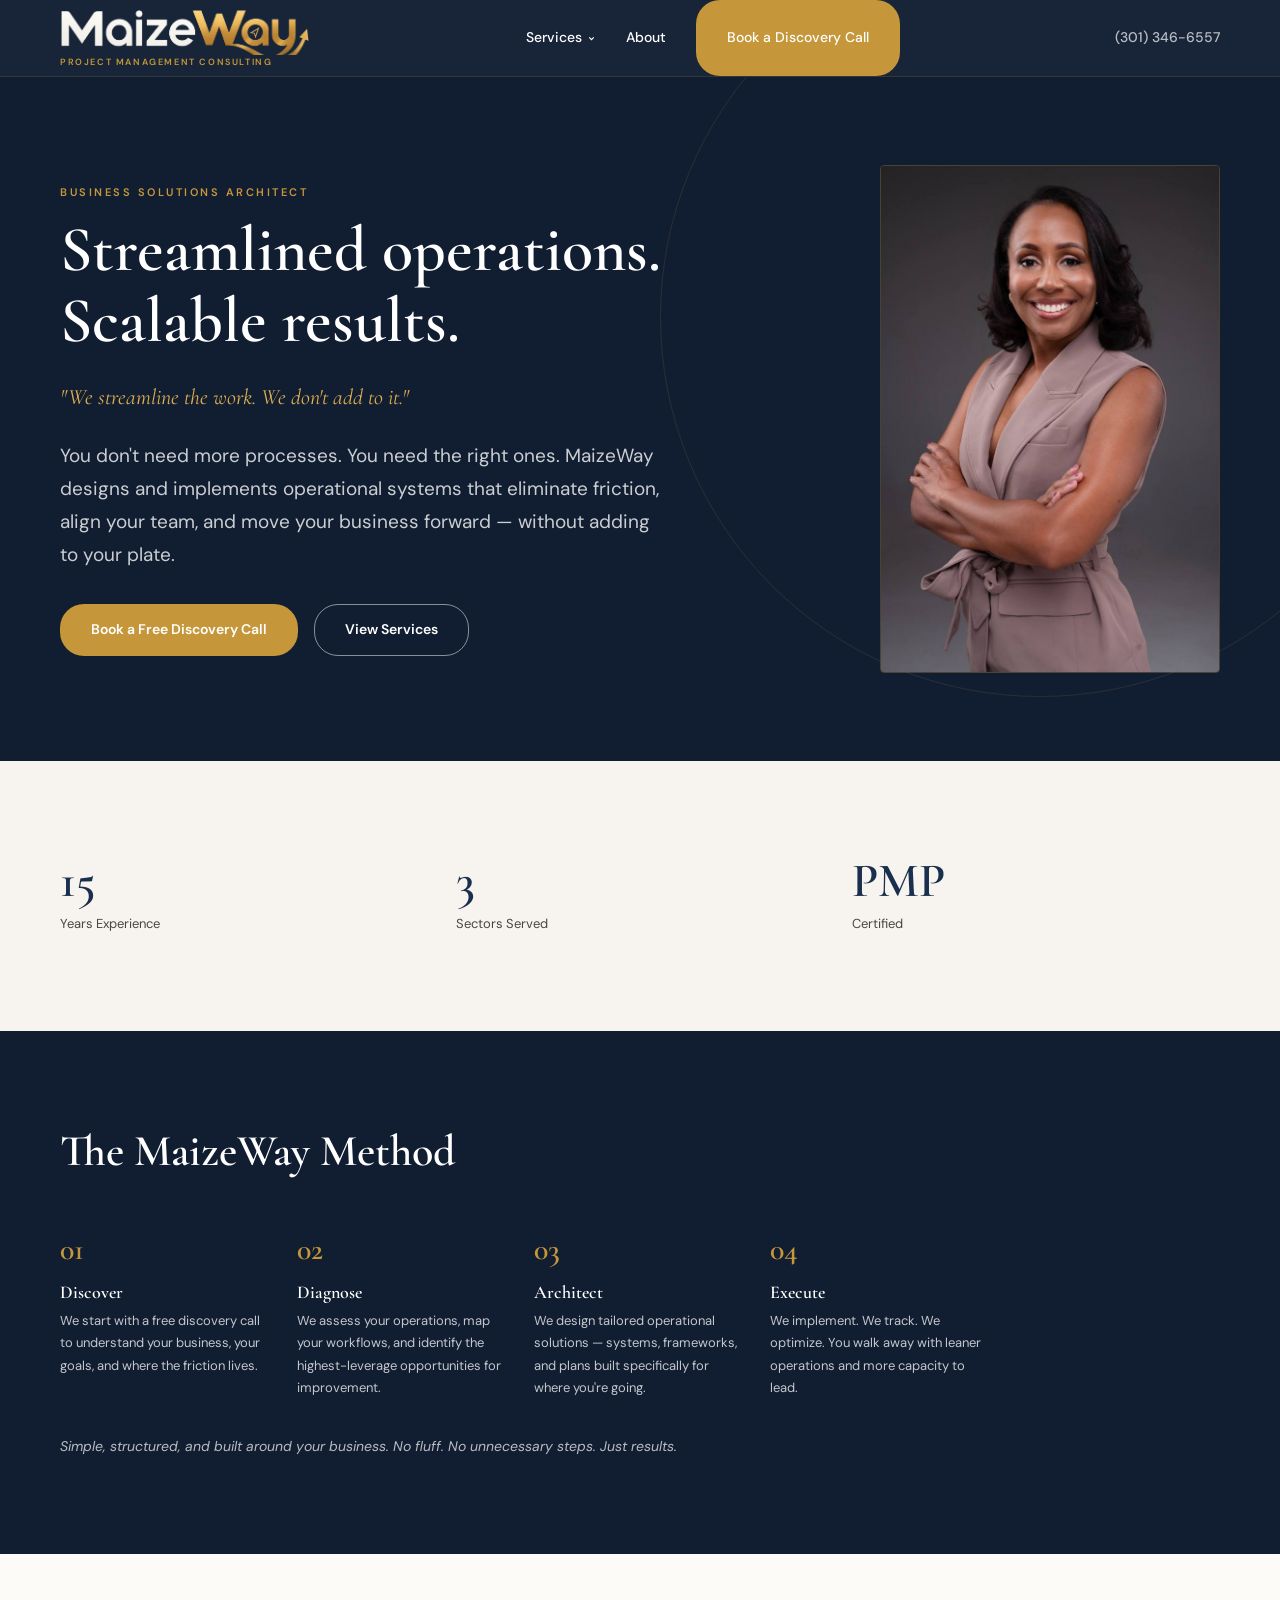
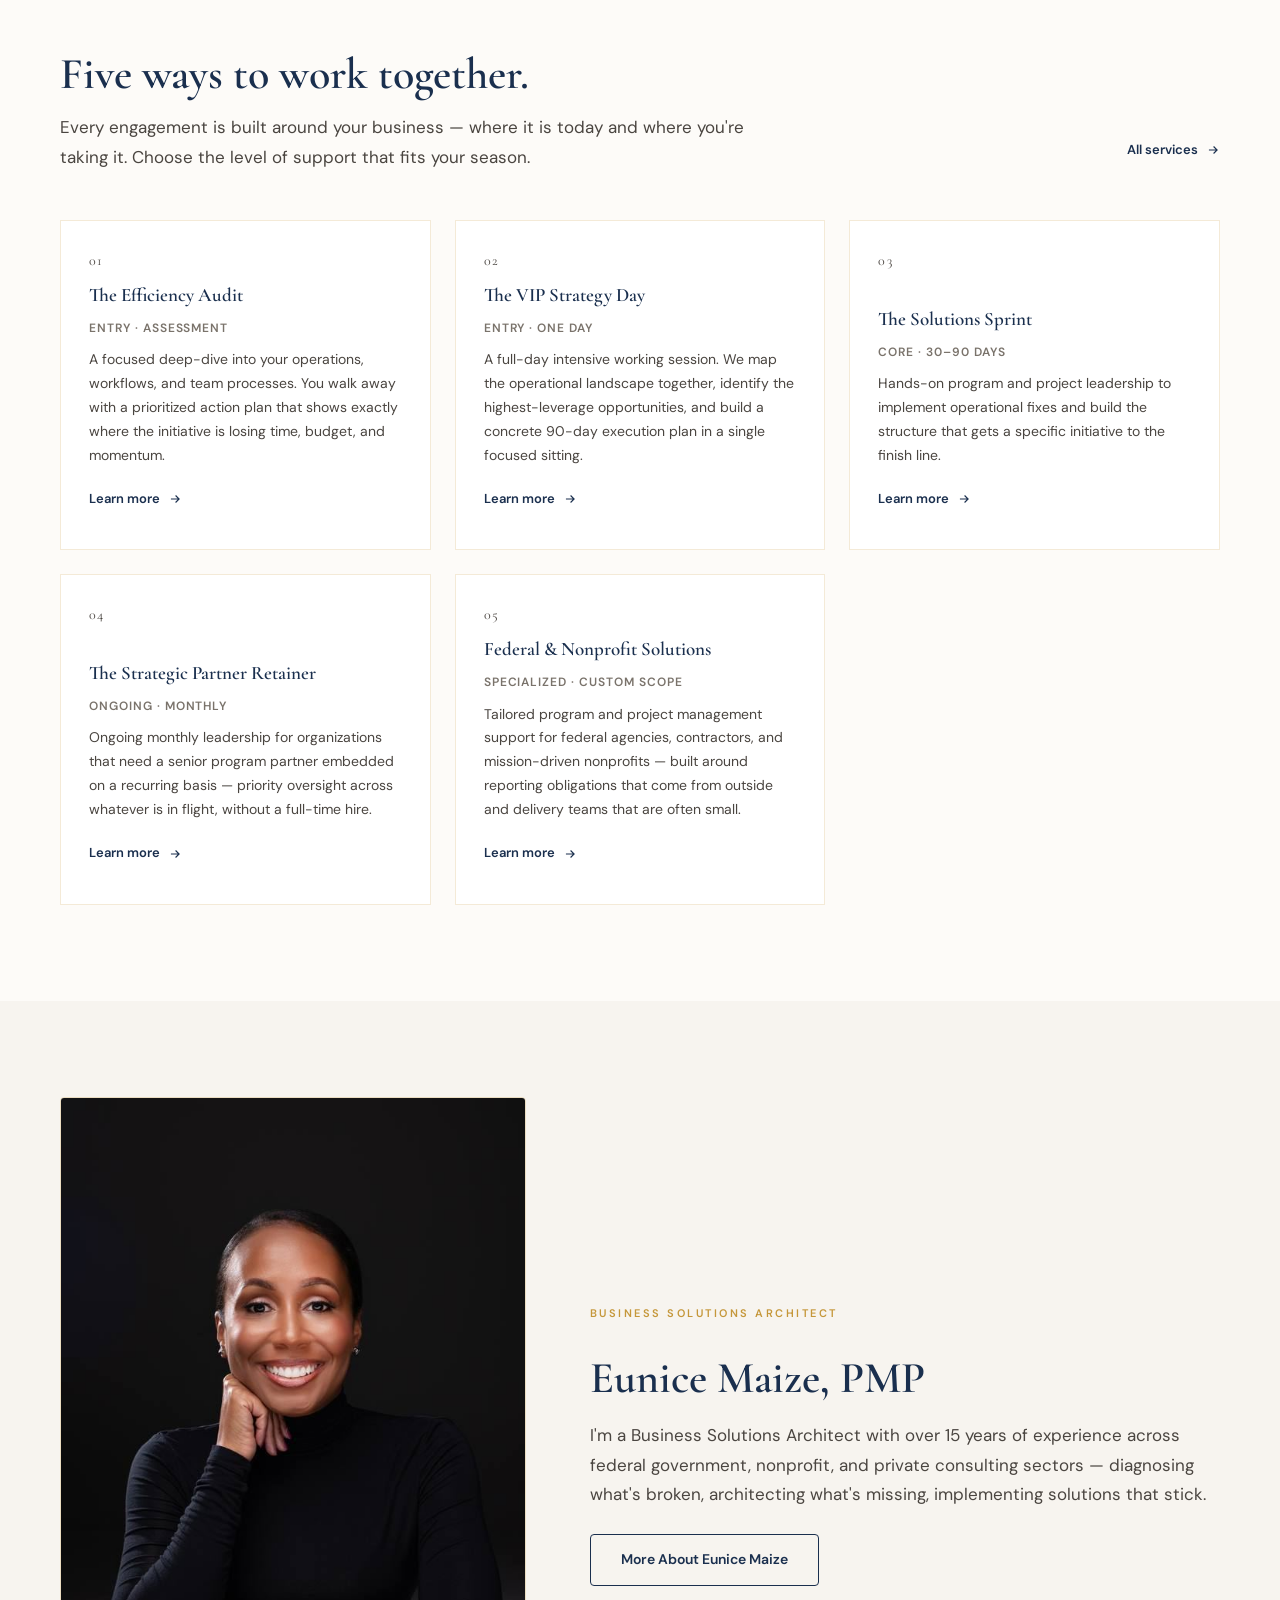
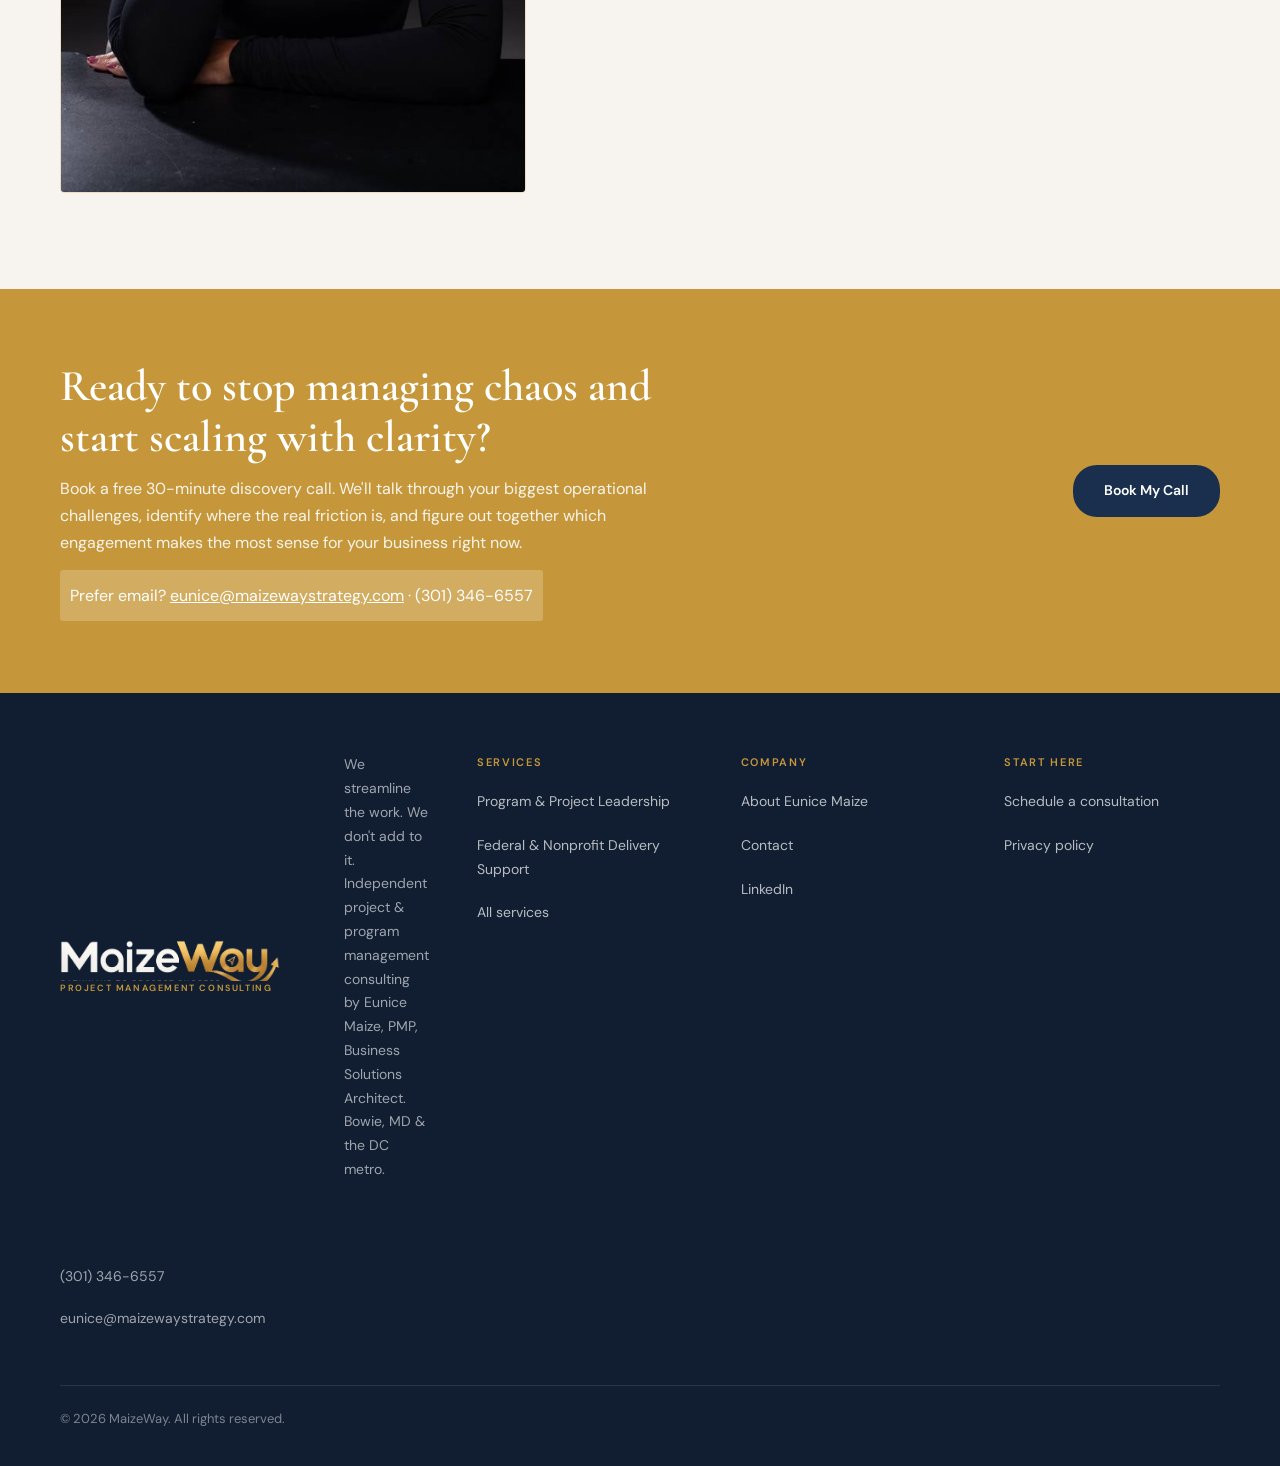
==== commit 9bceb995: "Logo tagline: Project Management Consulting Clip old pathways slogan from logo image; show PROJECT M" ====
--- a/index.html
+++ b/index.html
@@ -4,9 +4,9 @@
 <meta charset="utf-8">
 <meta name="robots" content="noindex, nofollow"><meta name="viewport" content="width=device-width,initial-scale=1">
 <title>MaizeWay | Project Management Consulting</title>
-<meta name="description" content="Eunice Maize is a Business Solutions Architect with over 12 years of experience across federal government, nonprofit, and private consulting sectors. Bowie, MD &amp; the DC metro.">
-<link rel="canonical" href="https://[maizeway.com]/">
-<meta property="og:type" content="website"><meta property="og:site_name" content="MaizeWay"><meta property="og:title" content="MaizeWay | Project Management Consulting"><meta property="og:description" content="Eunice Maize is a Business Solutions Architect with over 12 years of experience across federal government, nonprofit, and private consulting sectors. Bowie, MD &amp; the DC metro."><meta property="og:url" content="https://[maizeway.com]/index.html"><meta property="og:image" content="https://[maizeway.com]/og-image.jpg"><meta name="twitter:card" content="summary_large_image">
+<meta name="description" content="Eunice Maize is a Business Solutions Architect with over 15 years of experience across federal government, nonprofit, and private consulting sectors. Bowie, MD &amp; the DC metro.">
+<link rel="canonical" href="https://maizewaystrategy.com/">
+<meta property="og:type" content="website"><meta property="og:site_name" content="MaizeWay"><meta property="og:title" content="MaizeWay | Project Management Consulting"><meta property="og:description" content="Eunice Maize is a Business Solutions Architect with over 15 years of experience across federal government, nonprofit, and private consulting sectors. Bowie, MD &amp; the DC metro."><meta property="og:url" content="https://maizewaystrategy.com/index.html"><meta property="og:image" content="https://maizewaystrategy.com/og-image.jpg"><meta name="twitter:card" content="summary_large_image">
 <meta name="theme-color" content="#111e32">
 <link rel="apple-touch-icon" href="apple-touch-icon.png">
 <link rel="icon" href="images/logo-mw-mark.png" type="image/png">
@@ -204,7 +204,7 @@
 @media(max-width:1100px){.pkgteaser{grid-template-columns:1fr 1fr}}
 @media(max-width:820px){.pkgteaser{grid-template-columns:1fr}}
 </style>
-<script type="application/ld+json">{"@context": "https://schema.org", "@graph": [{"@type": "ProfessionalService", "@id": "https://[maizeway.com]/#org", "name": "MaizeWay", "url": "https://[maizeway.com]/", "telephone": "+13013466557", "email": "eunice@maizewaystrategy.com", "address": {"@type": "PostalAddress", "addressLocality": "Bowie", "addressRegion": "MD", "addressCountry": "US"}, "areaServed": "Bowie, MD & the DC metro", "founder": {"@id": "https://[maizeway.com]/#founder"}, "description": "Operational and project management consulting for federal, nonprofit, and private-sector organizations."}, {"@type": "Person", "@id": "https://[maizeway.com]/#founder", "name": "Eunice Maize", "jobTitle": "PMP, Business Solutions Architect", "worksFor": {"@id": "https://[maizeway.com]/#org"}, "url": "https://[maizeway.com]/about.html", "hasCredential": {"@type": "EducationalOccupationalCredential", "name": "Project Management Professional (PMP)"}}, {"@type": "WebSite", "@id": "https://[maizeway.com]/#site", "url": "https://[maizeway.com]/", "name": "MaizeWay", "publisher": {"@id": "https://[maizeway.com]/#org"}}]}</script>
+<script type="application/ld+json">{"@context": "https://schema.org", "@graph": [{"@type": "ProfessionalService", "@id": "https://maizewaystrategy.com/#org", "name": "MaizeWay", "url": "https://maizewaystrategy.com/", "telephone": "+13013466557", "email": "eunice@maizewaystrategy.com", "address": {"@type": "PostalAddress", "addressLocality": "Bowie", "addressRegion": "MD", "addressCountry": "US"}, "areaServed": "Bowie, MD & the DC metro", "founder": {"@id": "https://maizewaystrategy.com/#founder"}, "description": "Operational and project management consulting for federal, nonprofit, and private-sector organizations."}, {"@type": "Person", "@id": "https://maizewaystrategy.com/#founder", "name": "Eunice Maize", "jobTitle": "PMP, Business Solutions Architect", "worksFor": {"@id": "https://maizewaystrategy.com/#org"}, "url": "https://maizewaystrategy.com/about.html", "hasCredential": {"@type": "EducationalOccupationalCredential", "name": "Project Management Professional (PMP)"}}, {"@type": "WebSite", "@id": "https://maizewaystrategy.com/#site", "url": "https://maizewaystrategy.com/", "name": "MaizeWay", "publisher": {"@id": "https://maizewaystrategy.com/#org"}}]}</script>
 </head>
 <body>
 
@@ -246,7 +246,7 @@
 </section>
 
 <section class="sec sec-stone" aria-labelledby="proof-h"><div class="wrap proof">
- <div><h2 id="proof-h" class="vh">Credentials</h2><div class="nums"><div class="stat"><p class="n">12+</p><p class="l">Years Experience</p></div><div class="stat"><p class="n">3</p><p class="l">Sectors Served</p></div><div class="stat"><p class="n">PMP</p><p class="l">Certified</p></div></div></div>
+ <div><h2 id="proof-h" class="vh">Credentials</h2><div class="nums"><div class="stat"><p class="n">15</p><p class="l">Years Experience</p></div><div class="stat"><p class="n">3</p><p class="l">Sectors Served</p></div><div class="stat"><p class="n">PMP</p><p class="l">Certified</p></div></div></div>
 </div></section>
 
 <section class="sec sec-navy" id="method" aria-labelledby="method-h"><div class="wrap">
@@ -261,7 +261,7 @@
 
 <section class="sec sec-stone" id="about" aria-labelledby="ab-h"><div class="wrap about">
  <div class="img"><img src="[data-uri]" alt="Eunice Maize, founder of MaizeWay" width="600" height="899" loading="lazy"></div>
- <div class="t"><p class="kicker">Business Solutions Architect</p><h2 id="ab-h">Eunice Maize, PMP</h2><p class="sub">I'm a Business Solutions Architect with over 12 years of experience across federal government, nonprofit, and private consulting sectors — diagnosing what's broken, architecting what's missing, implementing solutions that stick.</p>
+ <div class="t"><p class="kicker">Business Solutions Architect</p><h2 id="ab-h">Eunice Maize, PMP</h2><p class="sub">I'm a Business Solutions Architect with over 15 years of experience across federal government, nonprofit, and private consulting sectors — diagnosing what's broken, architecting what's missing, implementing solutions that stick.</p>
   <a class="btn btn-dark" href="about.html">More About Eunice Maize</a></div>
 </div></section>
 
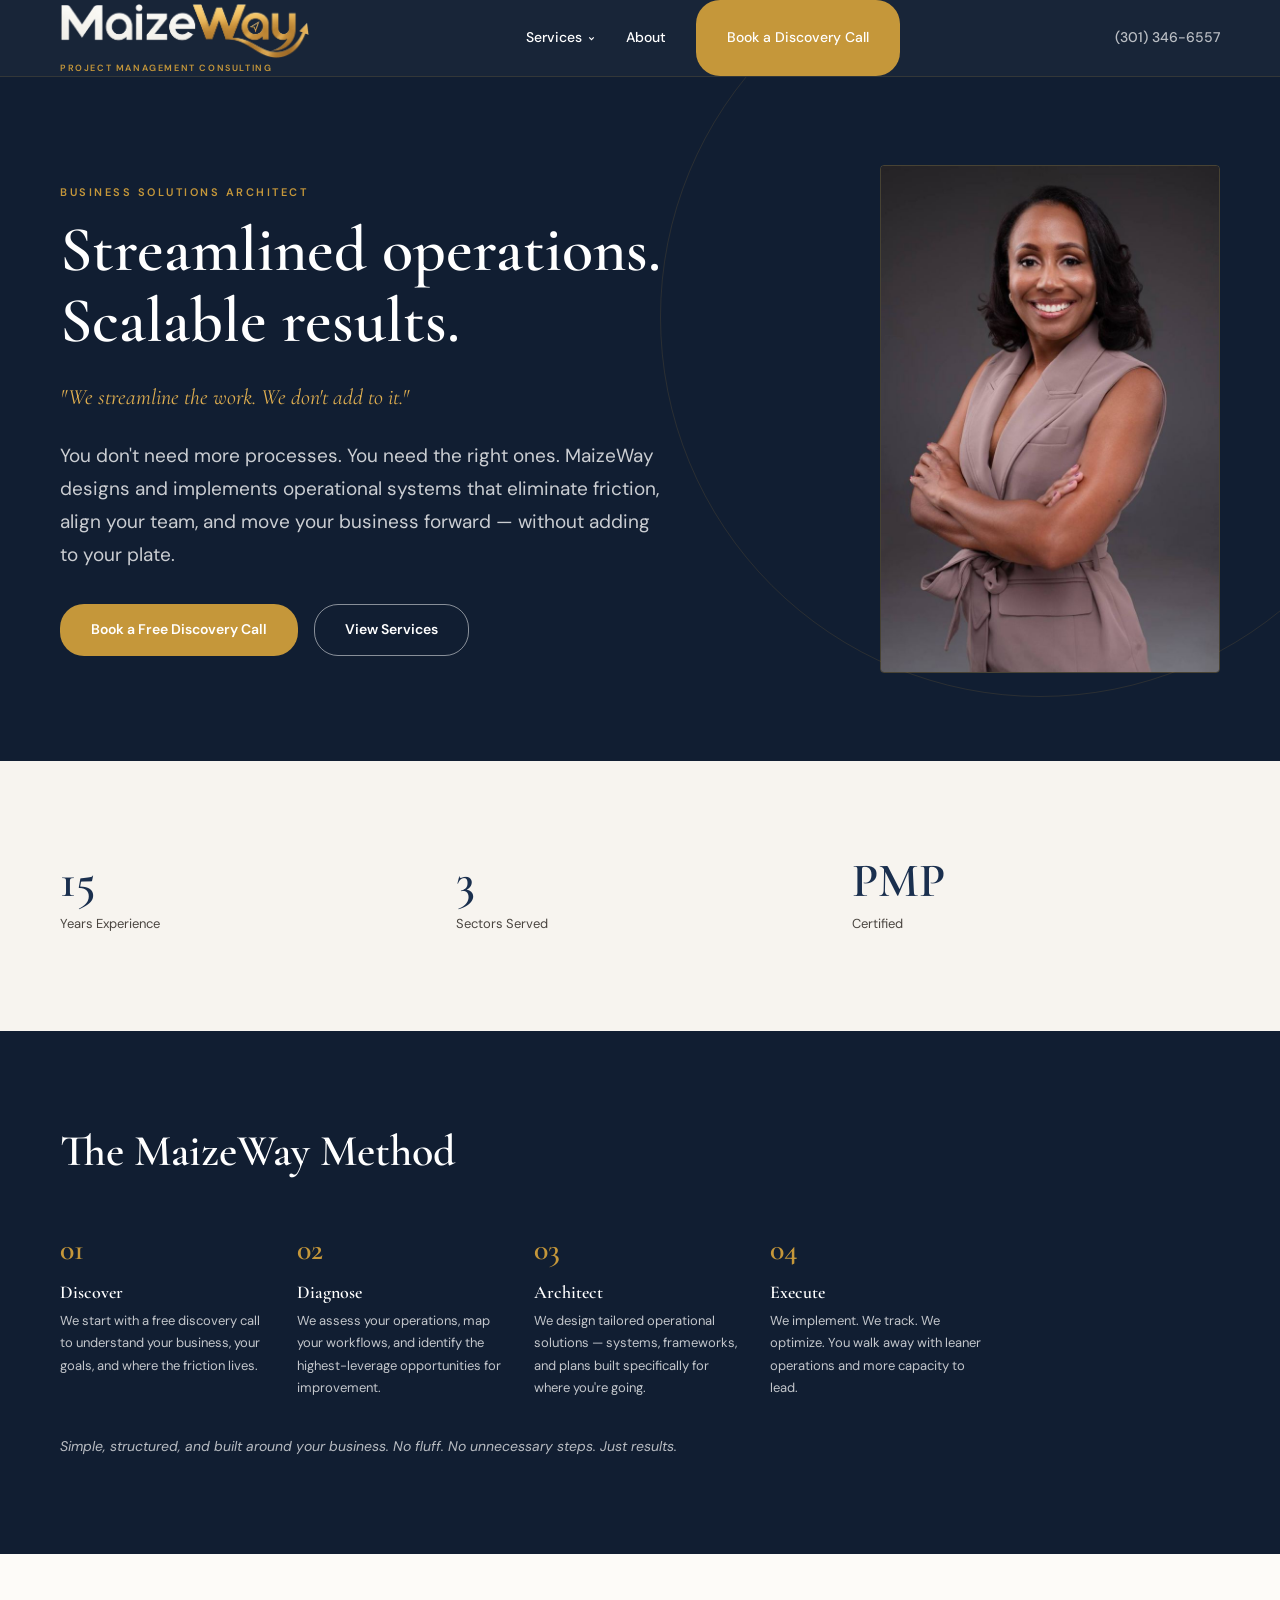
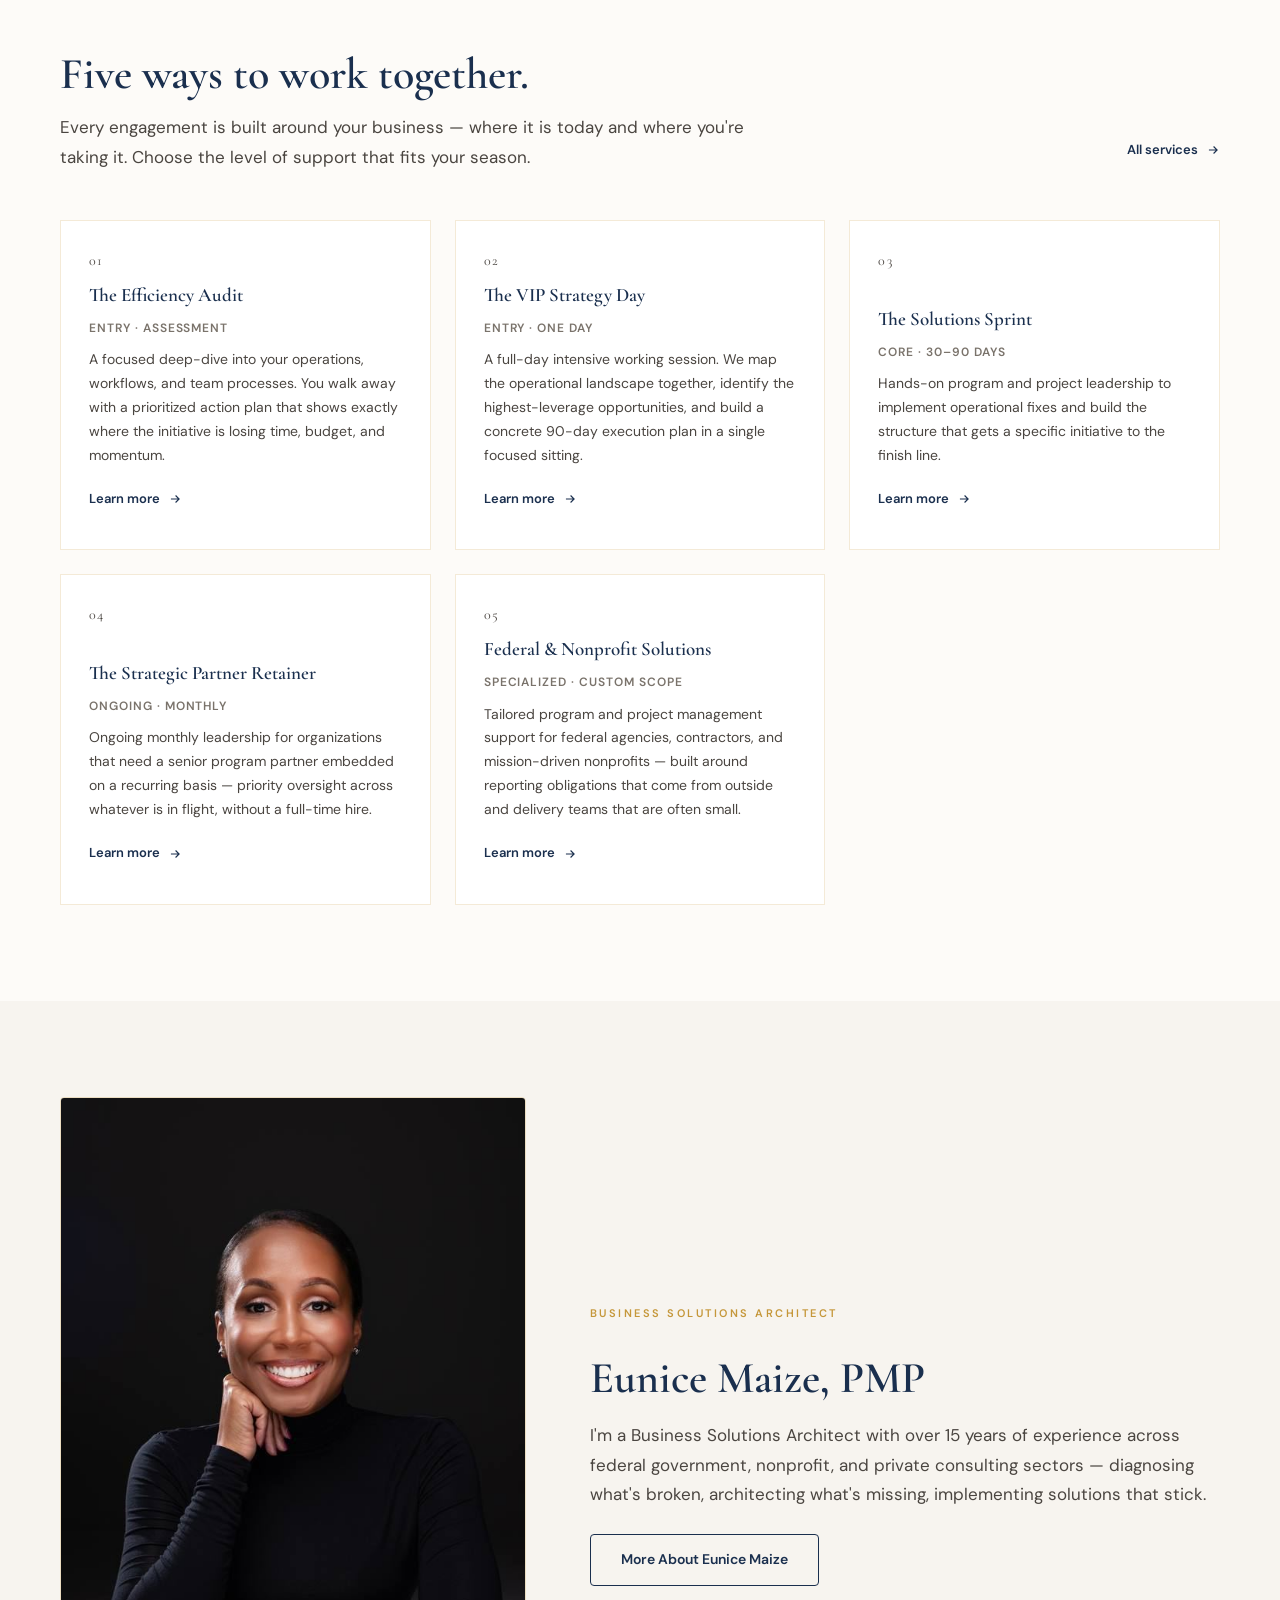
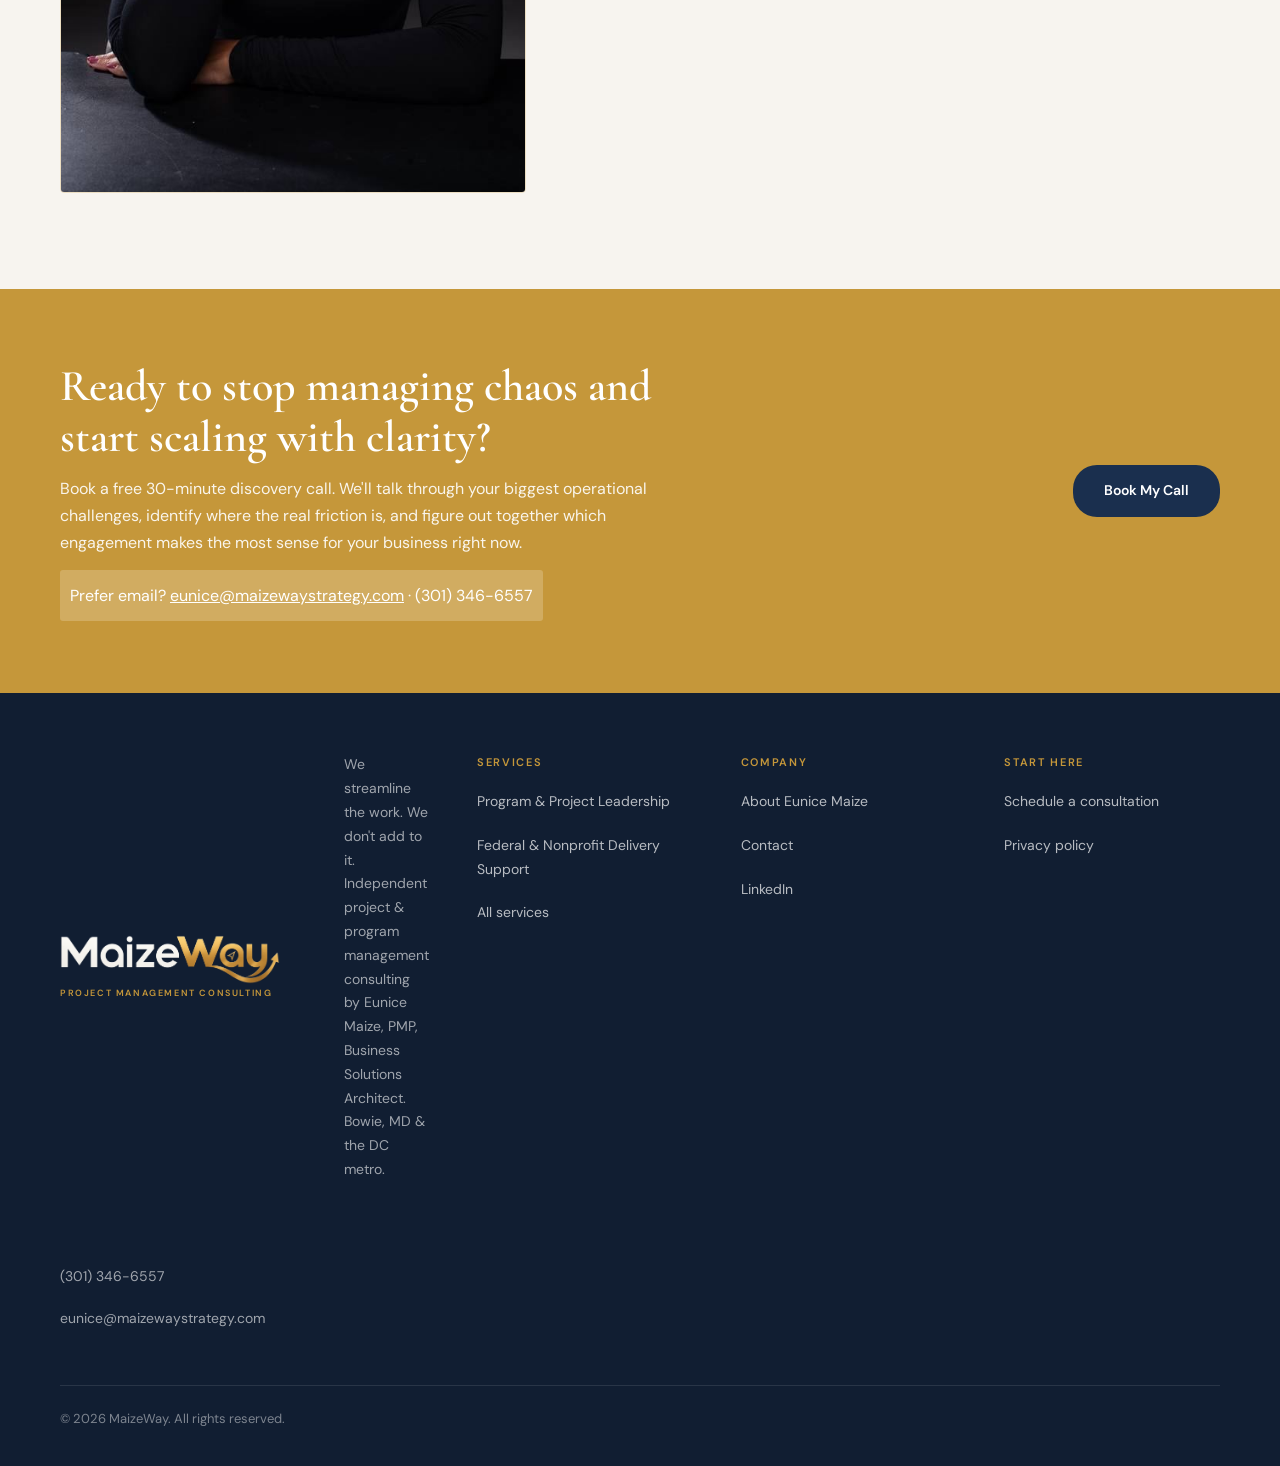
==== commit b9c0b413: "Show the full MaizeWay arrow without the baked-in pathways line. A flat 1035/191 crop cuts the gold " ====
--- a/index.html
+++ b/index.html
@@ -41,7 +41,7 @@
 .nav .wrap{height:76px;display:flex;align-items:center;justify-content:space-between;gap:24px}
 .brand{display:flex;align-items:center;min-width:0;color:#fff}
 .brand-lockup{display:flex;flex-direction:column;align-items:flex-start;justify-content:center;gap:3px;line-height:1;min-width:0}
-.brand-mark{display:block;position:relative;width:min(250px,44vw);aspect-ratio:1035/191;overflow:hidden;flex:none}
+.brand-mark{display:block;position:relative;width:min(250px,44vw);aspect-ratio:1035/240;overflow:hidden;flex:none;clip-path:polygon(0 0,100% 0,100% 100%,75% 100%,75% 75%,0 75%)}
 .brand-mark .brand-logo{position:absolute;top:0;left:0;width:100%;height:auto;max-width:none;object-fit:fill;object-position:left top}
 .brand-lockup .tagline{font-family:var(--sans);font-size:9px;font-weight:600;letter-spacing:1.6px;text-transform:uppercase;color:var(--gold);white-space:nowrap}
 .foot .brand-mark{width:min(220px,70vw)}
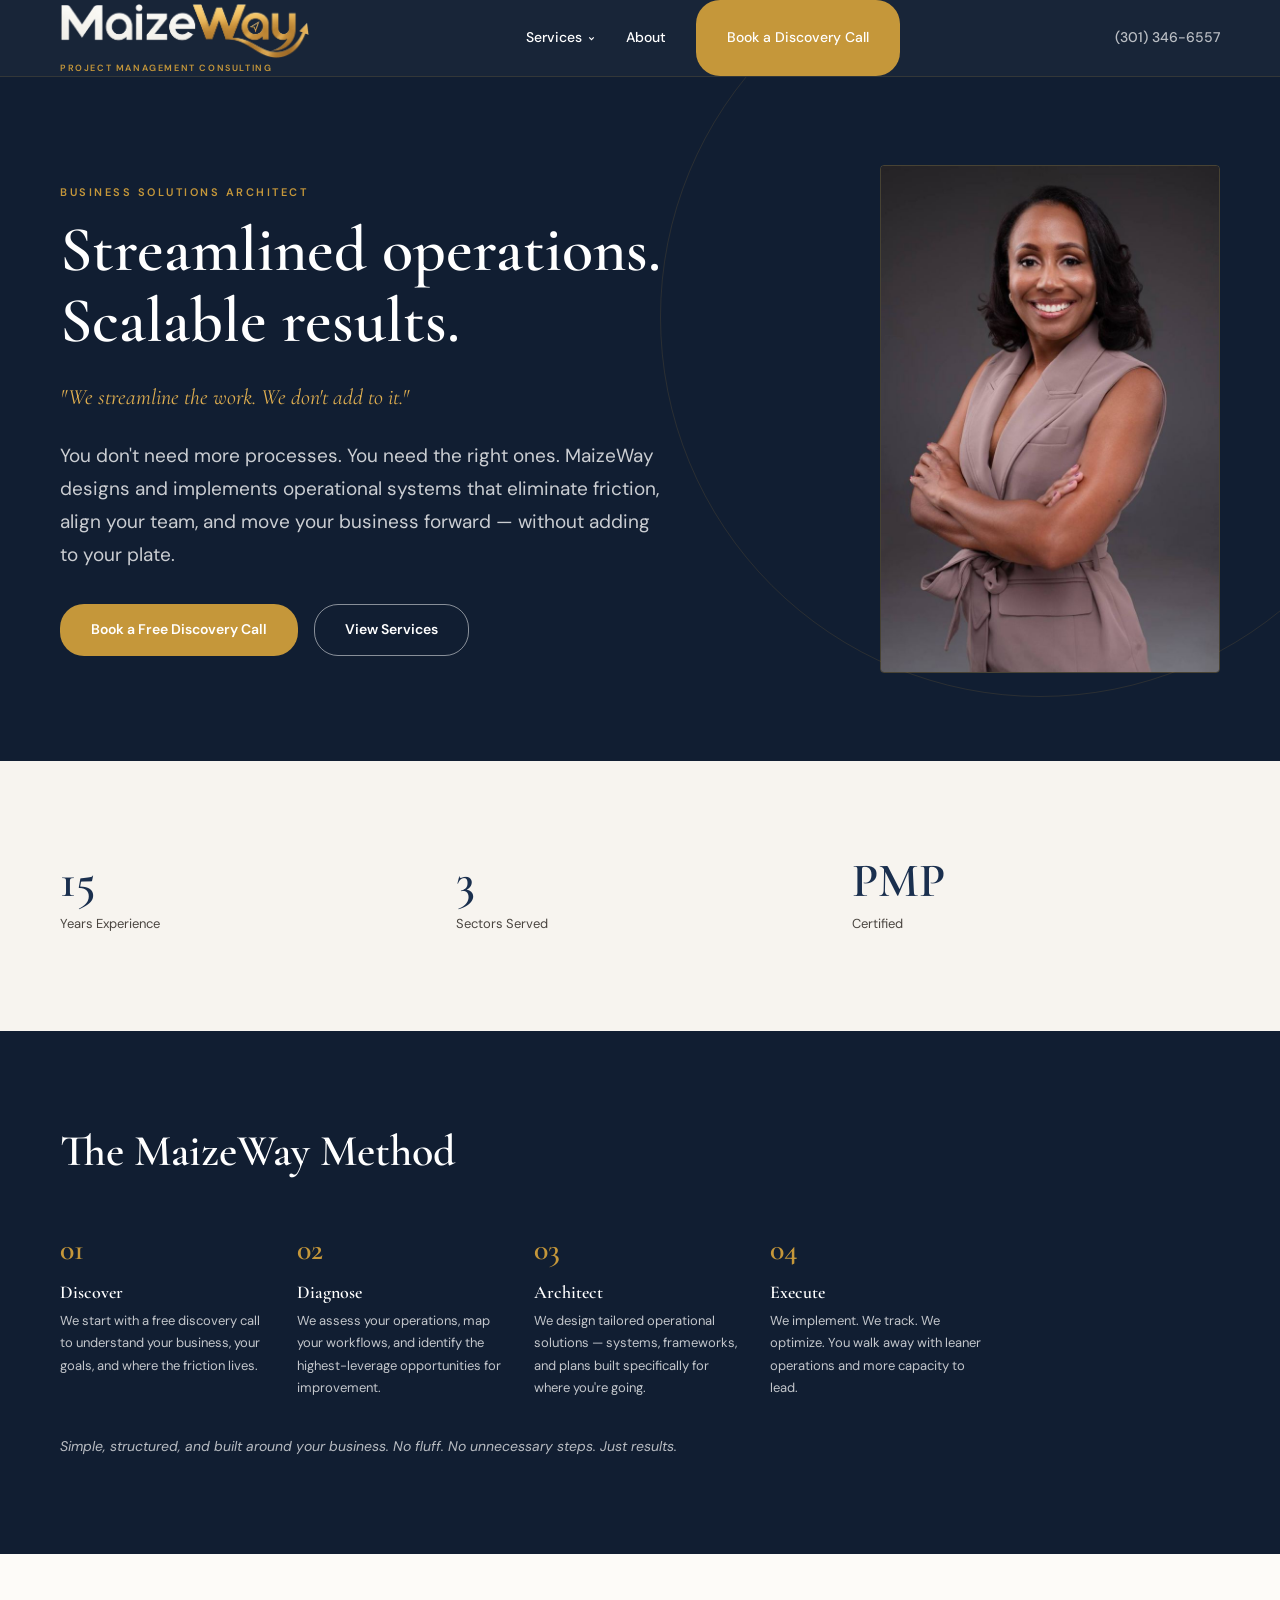
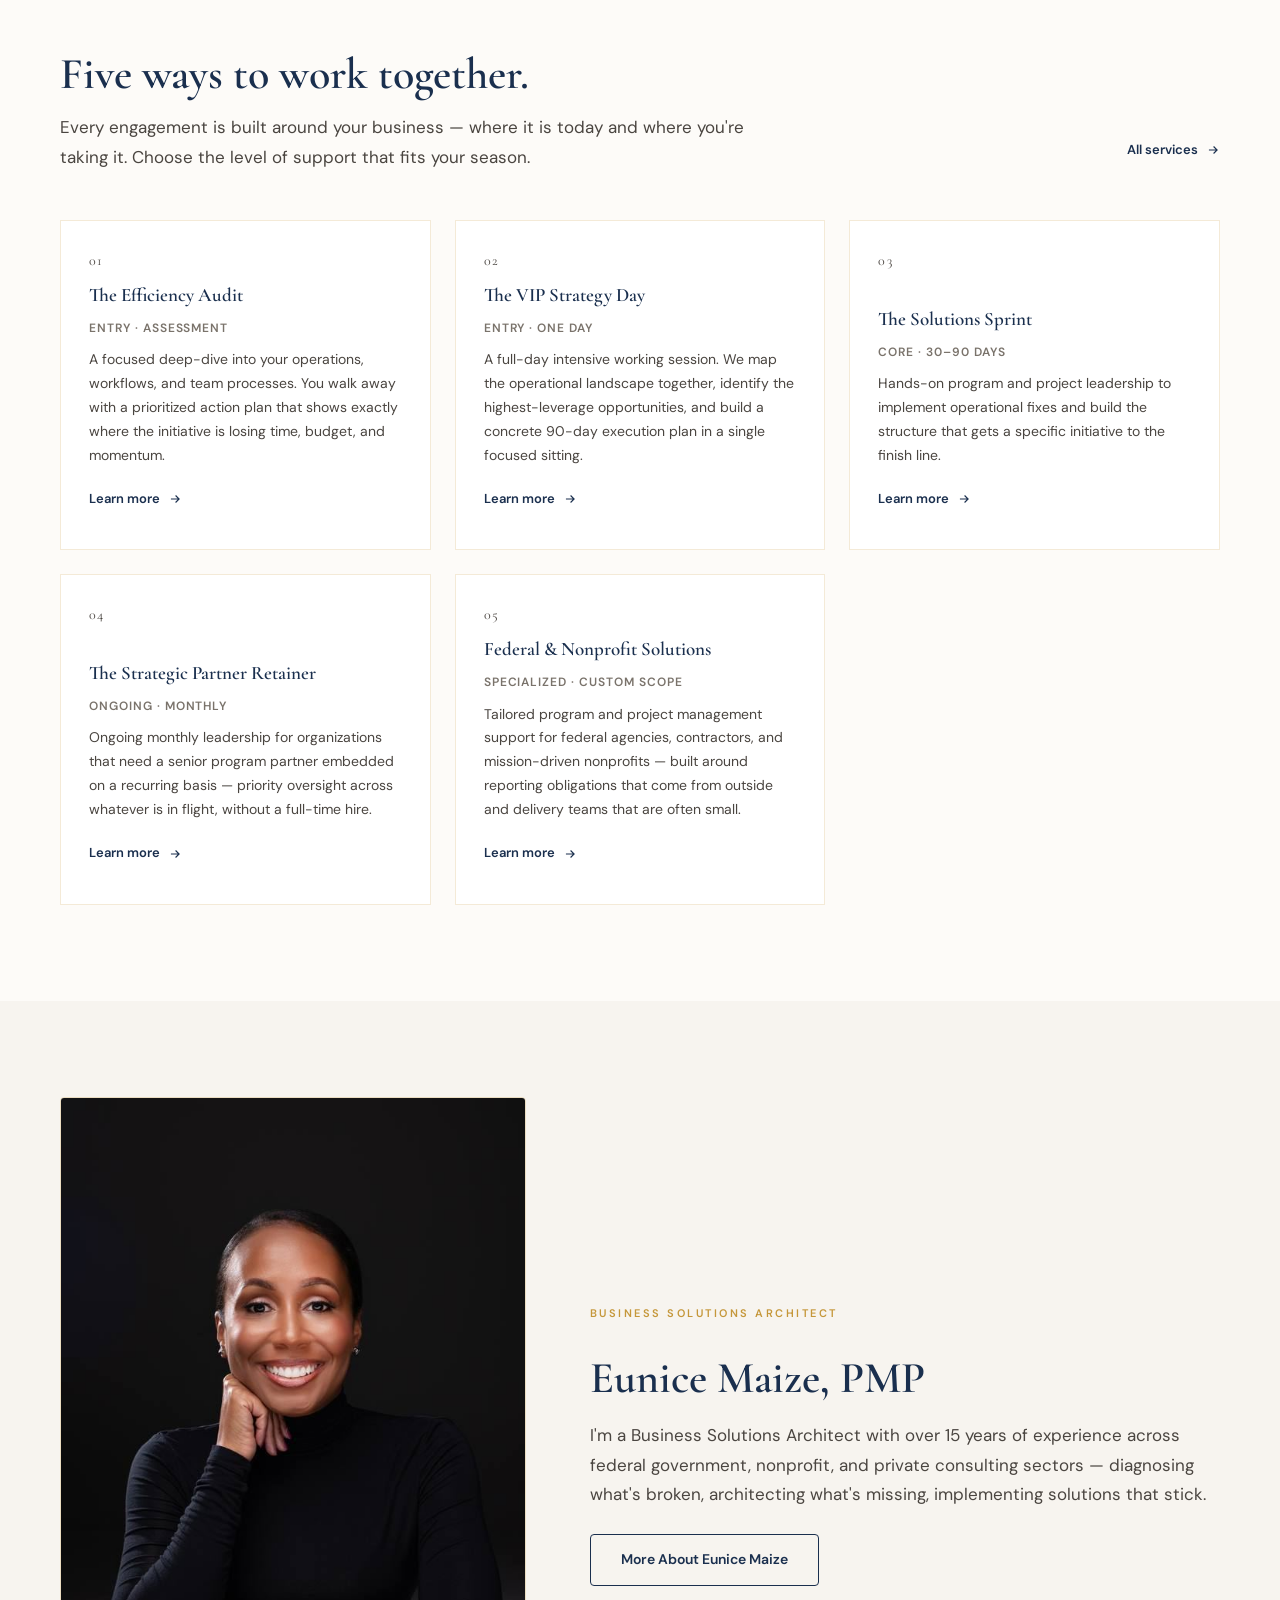
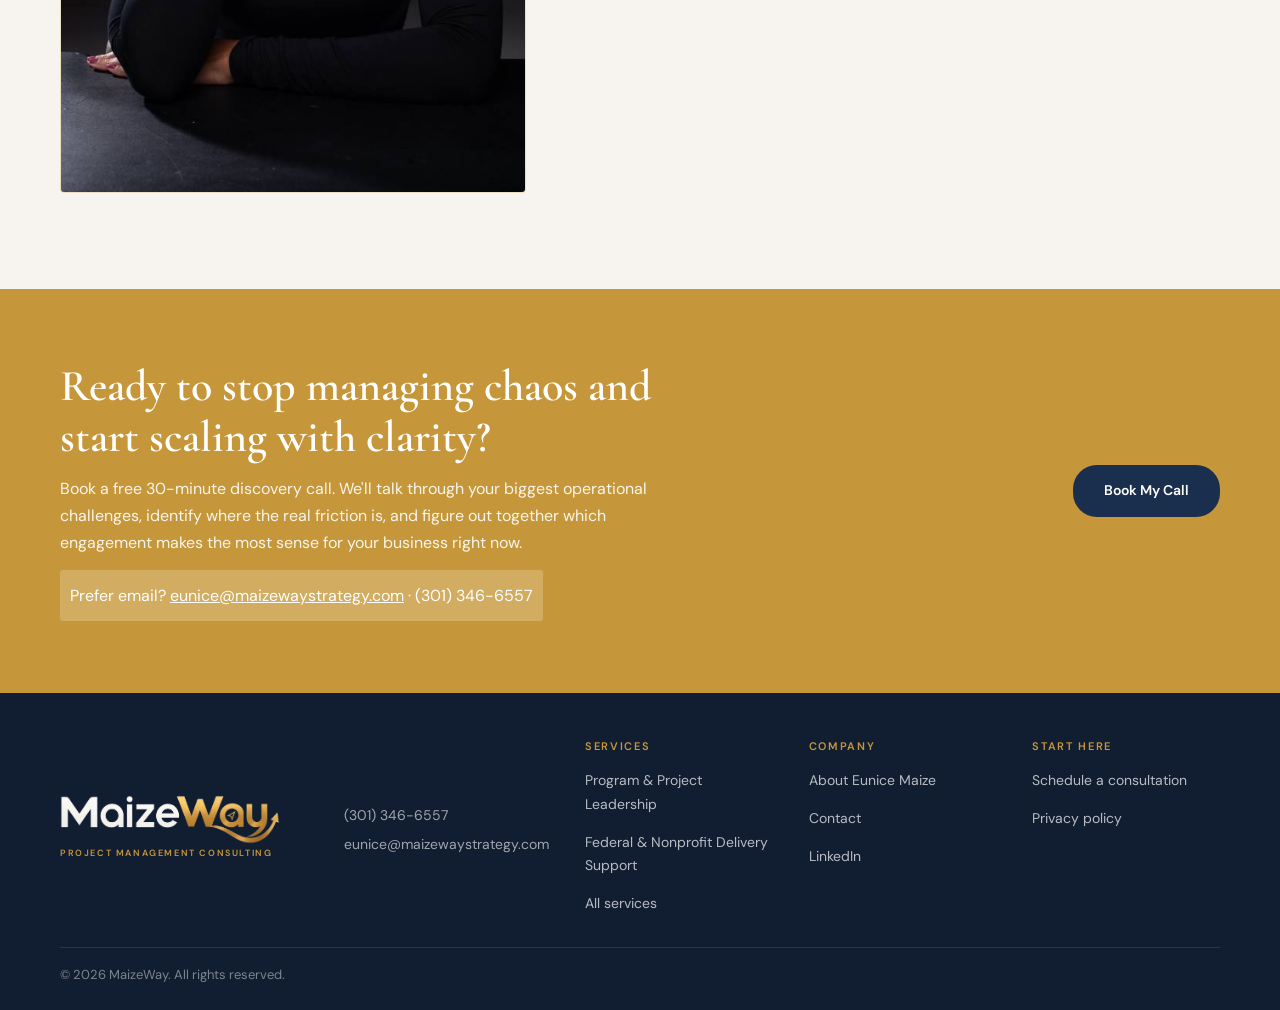
==== commit 3b4e91af: "Shorten the footer and cap the Services dropdown arrow. Drop the tall first-column blurb so the foot" ====
--- a/index.html
+++ b/index.html
@@ -45,15 +45,16 @@
 .brand-mark .brand-logo{position:absolute;top:0;left:0;width:100%;height:auto;max-width:none;object-fit:fill;object-position:left top}
 .brand-lockup .tagline{font-family:var(--sans);font-size:9px;font-weight:600;letter-spacing:1.6px;text-transform:uppercase;color:var(--gold);white-space:nowrap}
 .foot .brand-mark{width:min(220px,70vw)}
-.foot .brand-lockup{margin:0 0 12px}
+.foot .brand-lockup{margin:0 0 8px}
 .menu{display:flex;align-items:center;gap:30px;flex:1;justify-content:flex-end}.menu>li{position:relative}
 .menu>li>a{font-size:14px;font-weight:500;color:#fff;display:inline-flex;align-items:center;gap:5px;height:76px}
 .menu>li>a:hover,.menu>li.open>a{color:var(--gold)}.menu>li.active>a{box-shadow:inset 0 -2px 0 var(--gold)}
 .caret{width:9px;height:9px;stroke:currentColor;fill:none;stroke-width:3;transition:transform .2s}.menu>li.open .caret{transform:rotate(180deg)}
-.dd{position:absolute;top:76px;left:-24px;min-width:340px;background:#fff;border:1px solid rgba(197,151,58,.2);box-shadow:0 20px 40px rgba(17,30,50,.18);padding:10px 0;display:none;flex-direction:column}
-.dd a{padding:13px 26px;color:var(--navy);display:flex;flex-direction:column;gap:2px;font-weight:600;font-size:14px}
-.dd a small{font-size:12px;font-weight:400;color:var(--text-light);line-height:1.5}.dd a:hover{background:var(--cream)}
-.dd a.all{flex-direction:row;align-items:center;gap:8px;border-top:1px solid var(--cream);margin-top:6px;color:var(--gold);font-size:12px}
+.dd{position:absolute;top:76px;left:-24px;min-width:340px;background:#fff;border:1px solid rgba(197,151,58,.2);box-shadow:0 20px 40px rgba(17,30,50,.18);padding:6px 0;display:none;flex-direction:column}
+.dd a{padding:11px 22px;color:var(--navy);display:flex;flex-direction:column;gap:2px;font-weight:600;font-size:14px}
+.dd a small{font-size:12px;font-weight:400;color:var(--text-light);line-height:1.45}.dd a:hover{background:var(--cream)}
+.dd a.all{flex-direction:row;align-items:center;gap:6px;border-top:1px solid var(--cream);margin-top:4px;color:var(--gold);font-size:12px}
+.dd a.all svg{width:15px;height:15px;flex:none}
 li.open>.dd{display:flex}
 .nav-phone{color:rgba(255,255,255,.7);font-size:14px;font-weight:500}.nav-phone:hover{color:#fff}
 .burger{display:none;width:44px;height:44px;background:transparent;border:0;color:#fff;cursor:pointer;align-items:center;justify-content:center}
@@ -146,13 +147,13 @@
 .ok{font-size:14px;padding:12px 14px;background:#e8f1e4;color:#2c5a2e;border-radius:4px}
 .prose{max-width:760px}.prose h1{margin-bottom:16px}.prose h2{font-size:26px;margin:32px 0 10px}.prose p{color:var(--text-mid);margin-bottom:12px}
 /* footer */
-.foot{background:var(--navy-dark);color:#fff}.foot .wrap{padding-top:60px;padding-bottom:36px}
-.fcols{display:grid;grid-template-columns:1.6fr 1fr 1fr 1fr;gap:48px}.fcols ul{display:flex;flex-direction:column}
-.fcols li a{font-size:14px;color:rgba(255,255,255,.7);padding:10px 0;display:inline-block}.fcols li a:hover{color:#fff}
-.fh{font-size:11px;font-weight:600;letter-spacing:.15em;text-transform:uppercase;color:var(--gold);margin-bottom:8px}
+.foot{background:var(--navy-dark);color:#fff}.foot .wrap{padding-top:44px;padding-bottom:24px}
+.fcols{display:grid;grid-template-columns:1.6fr 1fr 1fr 1fr;gap:36px}.fcols ul{display:flex;flex-direction:column}
+.fcols li a{font-size:14px;color:rgba(255,255,255,.7);padding:7px 0;display:inline-block}.fcols li a:hover{color:#fff}
+.fh{font-size:11px;font-weight:600;letter-spacing:.15em;text-transform:uppercase;color:var(--gold);margin-bottom:6px}
 .fb{font-family:var(--serif);font-size:24px;font-weight:600;color:#fff;margin-bottom:0}
-.fa{font-size:14px;line-height:1.7;color:rgba(255,255,255,.6);max-width:320px;font-style:normal;margin-bottom:10px}.fa a{padding:9px 0;display:inline-block}.fa a:hover{color:#fff}
-.legal{font-size:13px;color:rgba(255,255,255,.45);padding-top:22px;margin-top:36px;border-top:1px solid rgba(255,255,255,.1)}
+.fa{font-size:14px;line-height:1.5;color:rgba(255,255,255,.6);font-style:normal;margin:0}.fa a{padding:4px 0;display:inline-block}.fa a:hover{color:#fff}
+.legal{font-size:13px;color:rgba(255,255,255,.45);padding-top:16px;margin-top:24px;border-top:1px solid rgba(255,255,255,.1)}
 /* sticky bar */
 .stickybar{display:none;position:fixed;left:0;right:0;bottom:0;z-index:40;padding:10px 16px calc(10px + env(safe-area-inset-bottom));background:var(--navy-dark);border-top:1px solid rgba(197,151,58,.2);gap:10px;transform:translateY(110%);transition:transform .25s}
 .stickybar.on{transform:none}.stickybar .btn{flex:1;min-height:46px;padding:0 16px}.stickybar .btn-line{flex:0 0 auto}
@@ -212,7 +213,7 @@
 <header class="nav" id="nav"><div class="wrap">
  <a class="brand" href="index.html" aria-label="MaizeWay, project management consulting"><span class="brand-lockup"><span class="brand-mark"><img class="brand-logo" src="images/logo-maizeway-capital.png" alt="" width="1035" height="231"></span><span class="tagline">PROJECT MANAGEMENT CONSULTING</span></span></a>
  <nav aria-label="Primary"><ul class="menu">
-  <li><a href="services.html" aria-haspopup="true" aria-expanded="false">Services <svg class="caret" aria-hidden="true" viewBox="0 0 24 24"><path d="M6 9l6 6 6-6"/></svg></a><div class="dd" role="menu"><a href="program-project-leadership.html" role="menuitem">Program & Project Leadership<small>I own the structure, drive the execution, and leave the operating documentation behind.</small></a><a href="federal-nonprofit-delivery.html" role="menuitem">Federal & Nonprofit Delivery Support<small>Portfolio management, acquisition planning support, federal reporting, and audit-ready SOPs.</small></a><a href="services.html" role="menuitem" class="all">All services <svg aria-hidden="true" viewBox="0 0 24 24" fill="none" stroke="currentColor" stroke-width="2"><path d="M5 12h14M13 6l6 6-6 6"/></svg></a></div></li>
+  <li><a href="services.html" aria-haspopup="true" aria-expanded="false">Services <svg class="caret" aria-hidden="true" viewBox="0 0 24 24"><path d="M6 9l6 6 6-6"/></svg></a><div class="dd" role="menu"><a href="program-project-leadership.html" role="menuitem">Program & Project Leadership<small>I own the structure, drive the execution, and leave the operating documentation behind.</small></a><a href="federal-nonprofit-delivery.html" role="menuitem">Federal & Nonprofit Delivery Support<small>Portfolio management, acquisition planning support, federal reporting, and audit-ready SOPs.</small></a><a href="services.html" role="menuitem" class="all">All services <svg aria-hidden="true" width="15" height="15" viewBox="0 0 24 24" fill="none" stroke="currentColor" stroke-width="2"><path d="M5 12h14M13 6l6 6-6 6"/></svg></a></div></li>
   <li><a href="about.html">About</a></li>
   <li><a class="btn btn-gold cta" href="contact.html" data-track="nav_cta">Book a Discovery Call</a></li>
  </ul></nav>
@@ -271,7 +272,7 @@
 
 <footer class="foot"><div class="wrap">
  <div class="fcols">
-  <div class="col about"><p class="fb"><span class="brand-lockup"><span class="brand-mark"><img class="brand-logo" src="images/logo-maizeway-capital.png" alt="MaizeWay" width="1035" height="231"></span><span class="tagline">PROJECT MANAGEMENT CONSULTING</span></span></p><p class="fa">We streamline the work. We don't add to it.<br>Independent project &amp; program management consulting by Eunice Maize, PMP, Business Solutions Architect. Bowie, MD & the DC metro.</p><address class="fa"><a href="tel:+13013466557">(301) 346-6557</a><br><a href="mailto:eunice@maizewaystrategy.com">eunice@maizewaystrategy.com</a></address></div>
+  <div class="col about"><p class="fb"><span class="brand-lockup"><span class="brand-mark"><img class="brand-logo" src="images/logo-maizeway-capital.png" alt="MaizeWay" width="1035" height="231"></span><span class="tagline">PROJECT MANAGEMENT CONSULTING</span></span></p><address class="fa"><a href="tel:+13013466557">(301) 346-6557</a><br><a href="mailto:eunice@maizewaystrategy.com">eunice@maizewaystrategy.com</a></address></div>
   <div class="col"><p class="fh">Services</p><ul><li><a href="program-project-leadership.html">Program & Project Leadership</a></li><li><a href="federal-nonprofit-delivery.html">Federal & Nonprofit Delivery Support</a></li><li><a href="services.html">All services</a></li></ul></div>
   <div class="col"><p class="fh">Company</p><ul><li><a href="about.html">About Eunice Maize</a></li><li><a href="contact.html">Contact</a></li><li><a href="https://linkedin.com/in/eunicemaize" rel="noopener" target="_blank">LinkedIn</a></li></ul></div>
   <div class="col"><p class="fh">Start here</p><ul><li><a href="contact.html">Schedule a consultation</a></li><li><a href="privacy.html">Privacy policy</a></li></ul></div>
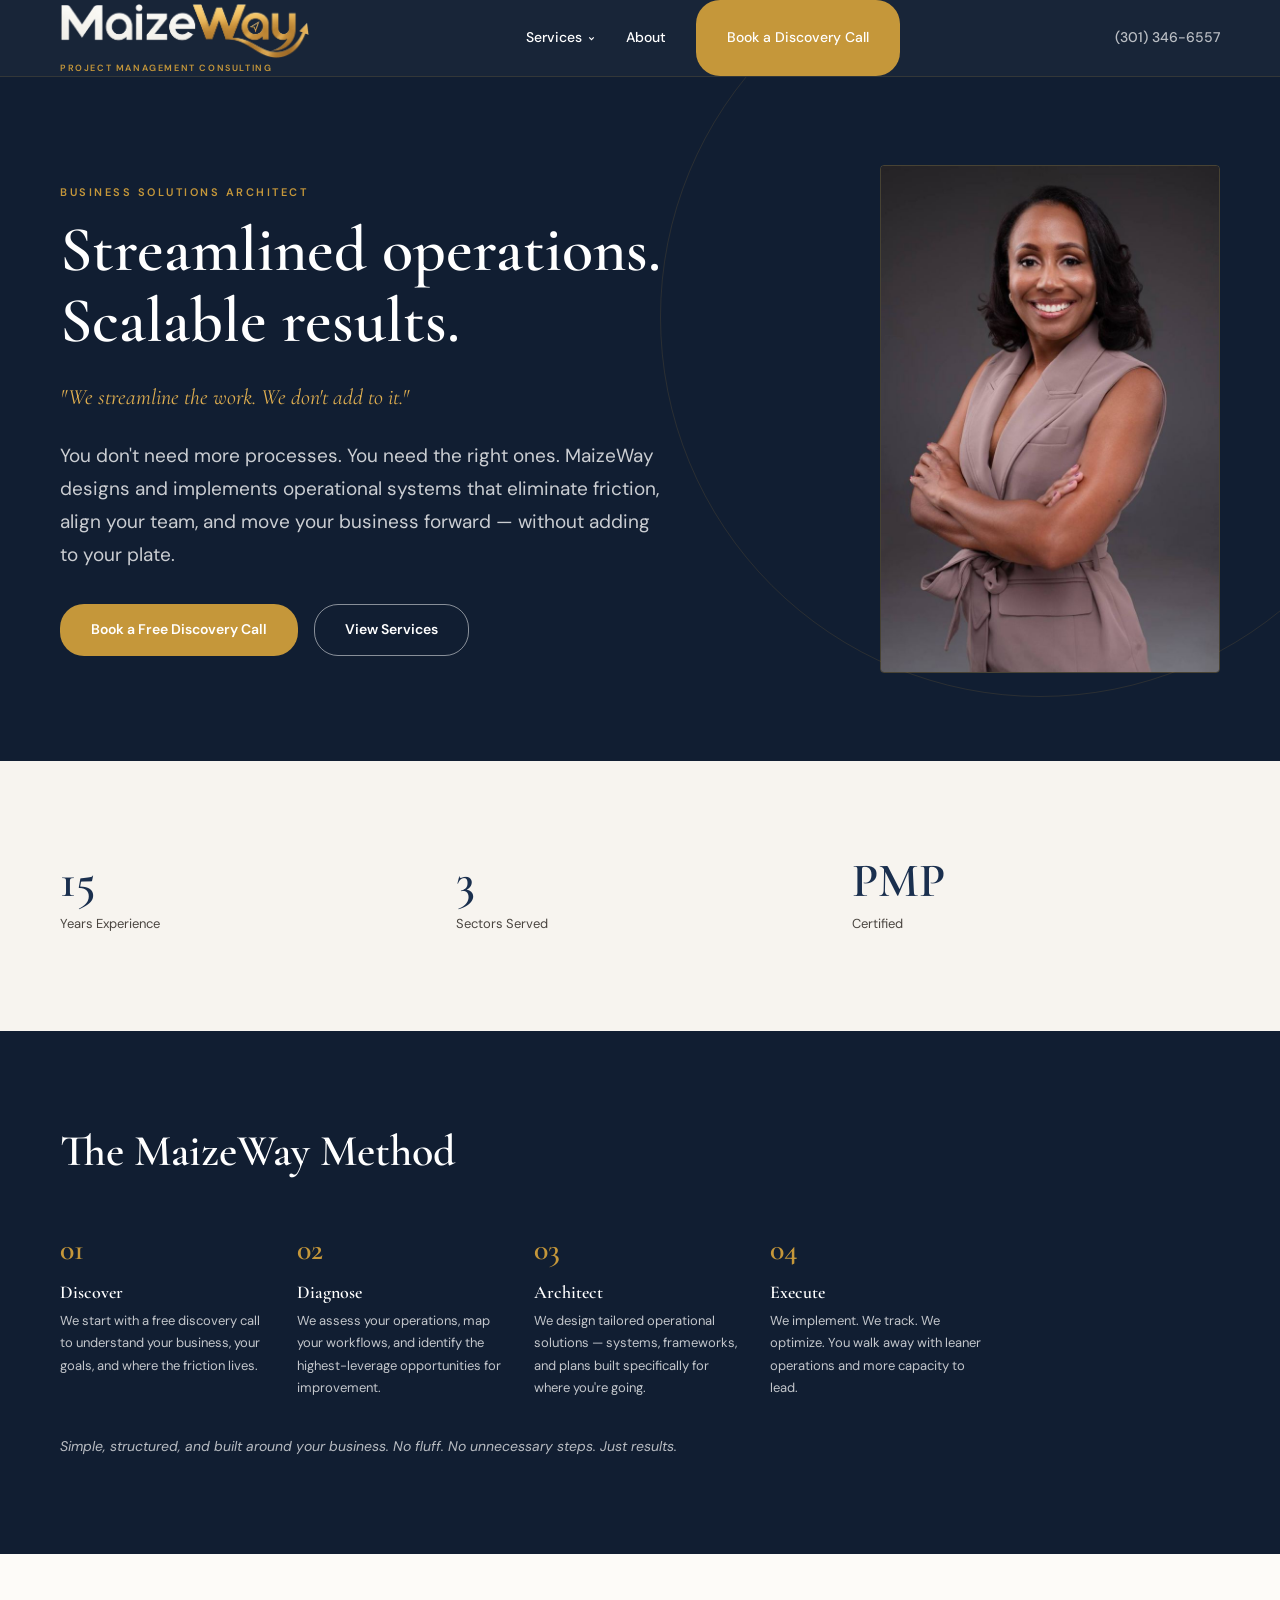
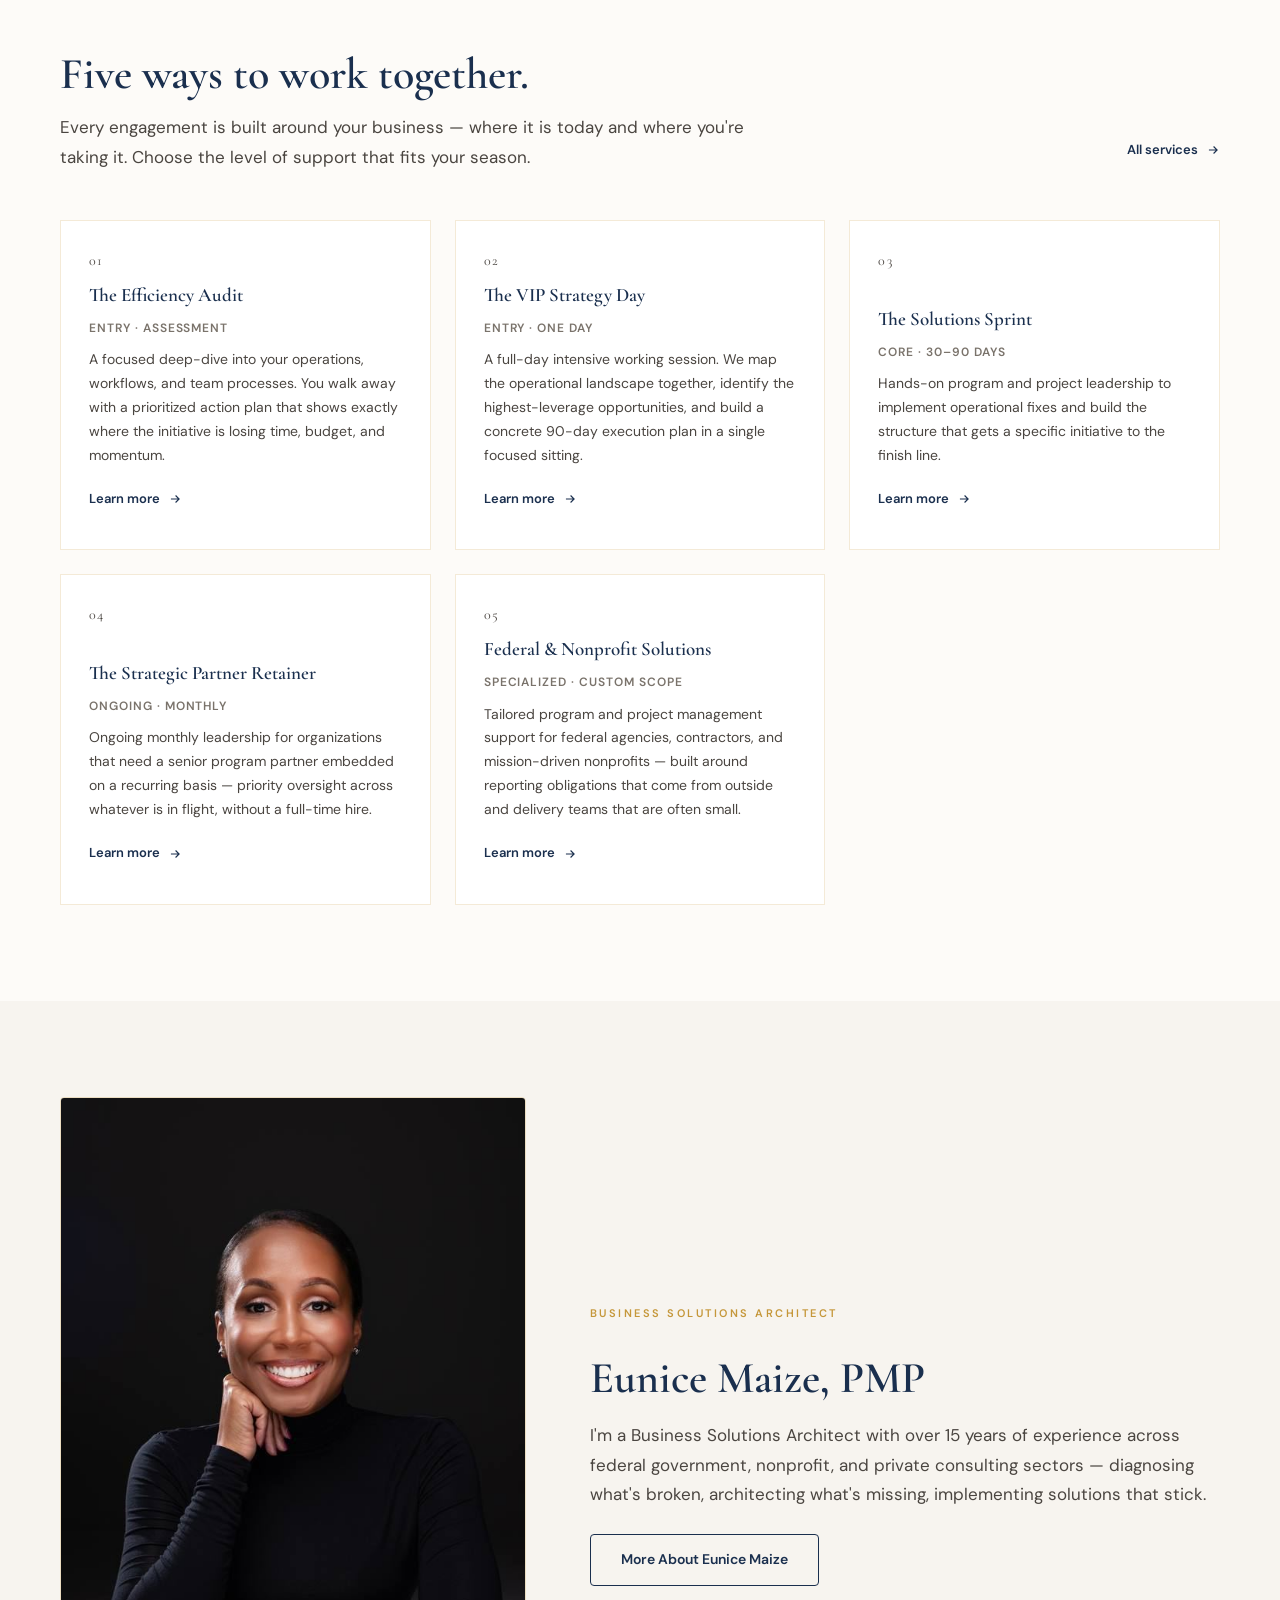
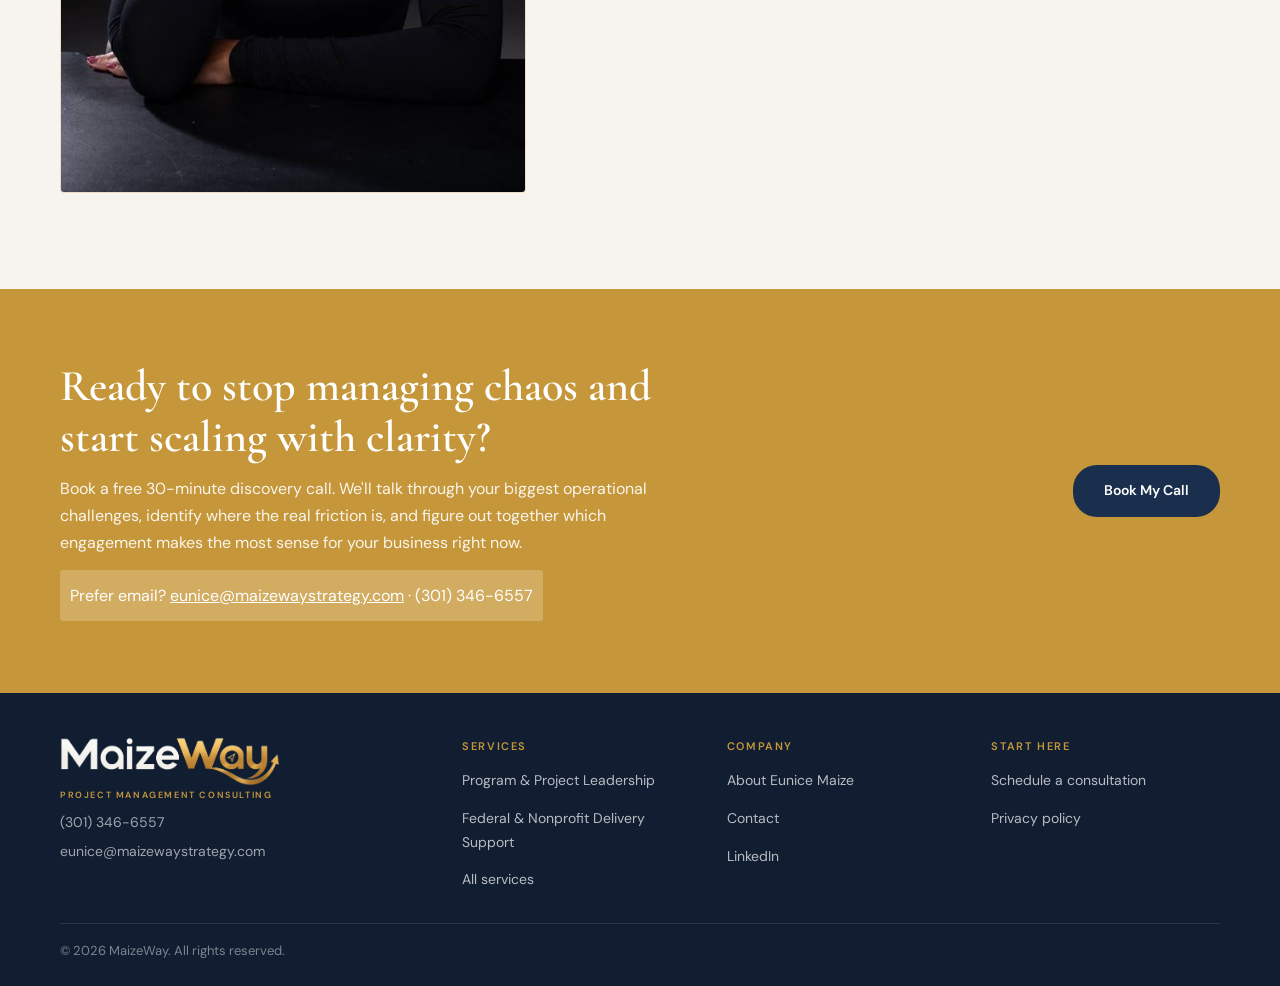
==== commit cc1eaf76: "Stop the footer brand column from using the About page grid. The footer column shared the about clas" ====
--- a/index.html
+++ b/index.html
@@ -272,7 +272,7 @@
 
 <footer class="foot"><div class="wrap">
  <div class="fcols">
-  <div class="col about"><p class="fb"><span class="brand-lockup"><span class="brand-mark"><img class="brand-logo" src="images/logo-maizeway-capital.png" alt="MaizeWay" width="1035" height="231"></span><span class="tagline">PROJECT MANAGEMENT CONSULTING</span></span></p><address class="fa"><a href="tel:+13013466557">(301) 346-6557</a><br><a href="mailto:eunice@maizewaystrategy.com">eunice@maizewaystrategy.com</a></address></div>
+  <div class="col"><p class="fb"><span class="brand-lockup"><span class="brand-mark"><img class="brand-logo" src="images/logo-maizeway-capital.png" alt="MaizeWay" width="1035" height="231"></span><span class="tagline">PROJECT MANAGEMENT CONSULTING</span></span></p><address class="fa"><a href="tel:+13013466557">(301) 346-6557</a><br><a href="mailto:eunice@maizewaystrategy.com">eunice@maizewaystrategy.com</a></address></div>
   <div class="col"><p class="fh">Services</p><ul><li><a href="program-project-leadership.html">Program & Project Leadership</a></li><li><a href="federal-nonprofit-delivery.html">Federal & Nonprofit Delivery Support</a></li><li><a href="services.html">All services</a></li></ul></div>
   <div class="col"><p class="fh">Company</p><ul><li><a href="about.html">About Eunice Maize</a></li><li><a href="contact.html">Contact</a></li><li><a href="https://linkedin.com/in/eunicemaize" rel="noopener" target="_blank">LinkedIn</a></li></ul></div>
   <div class="col"><p class="fh">Start here</p><ul><li><a href="contact.html">Schedule a consultation</a></li><li><a href="privacy.html">Privacy policy</a></li></ul></div>
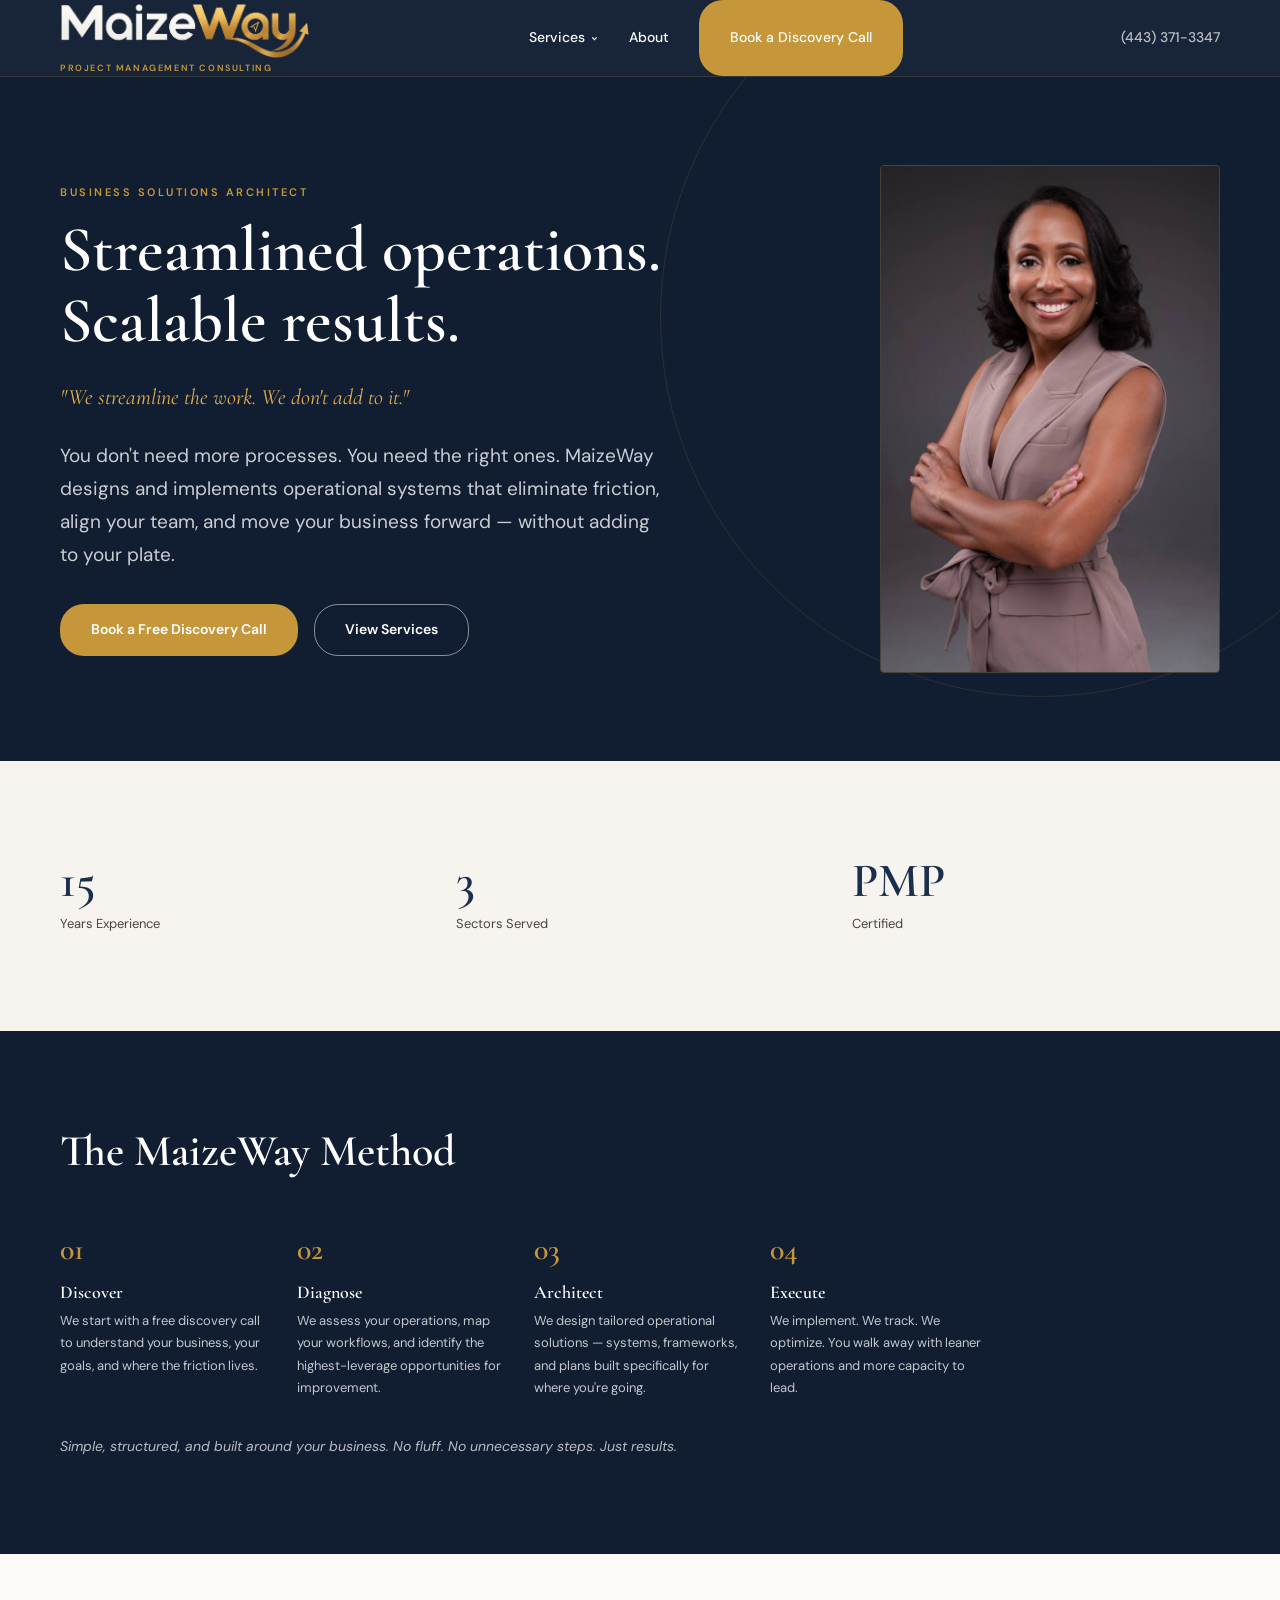
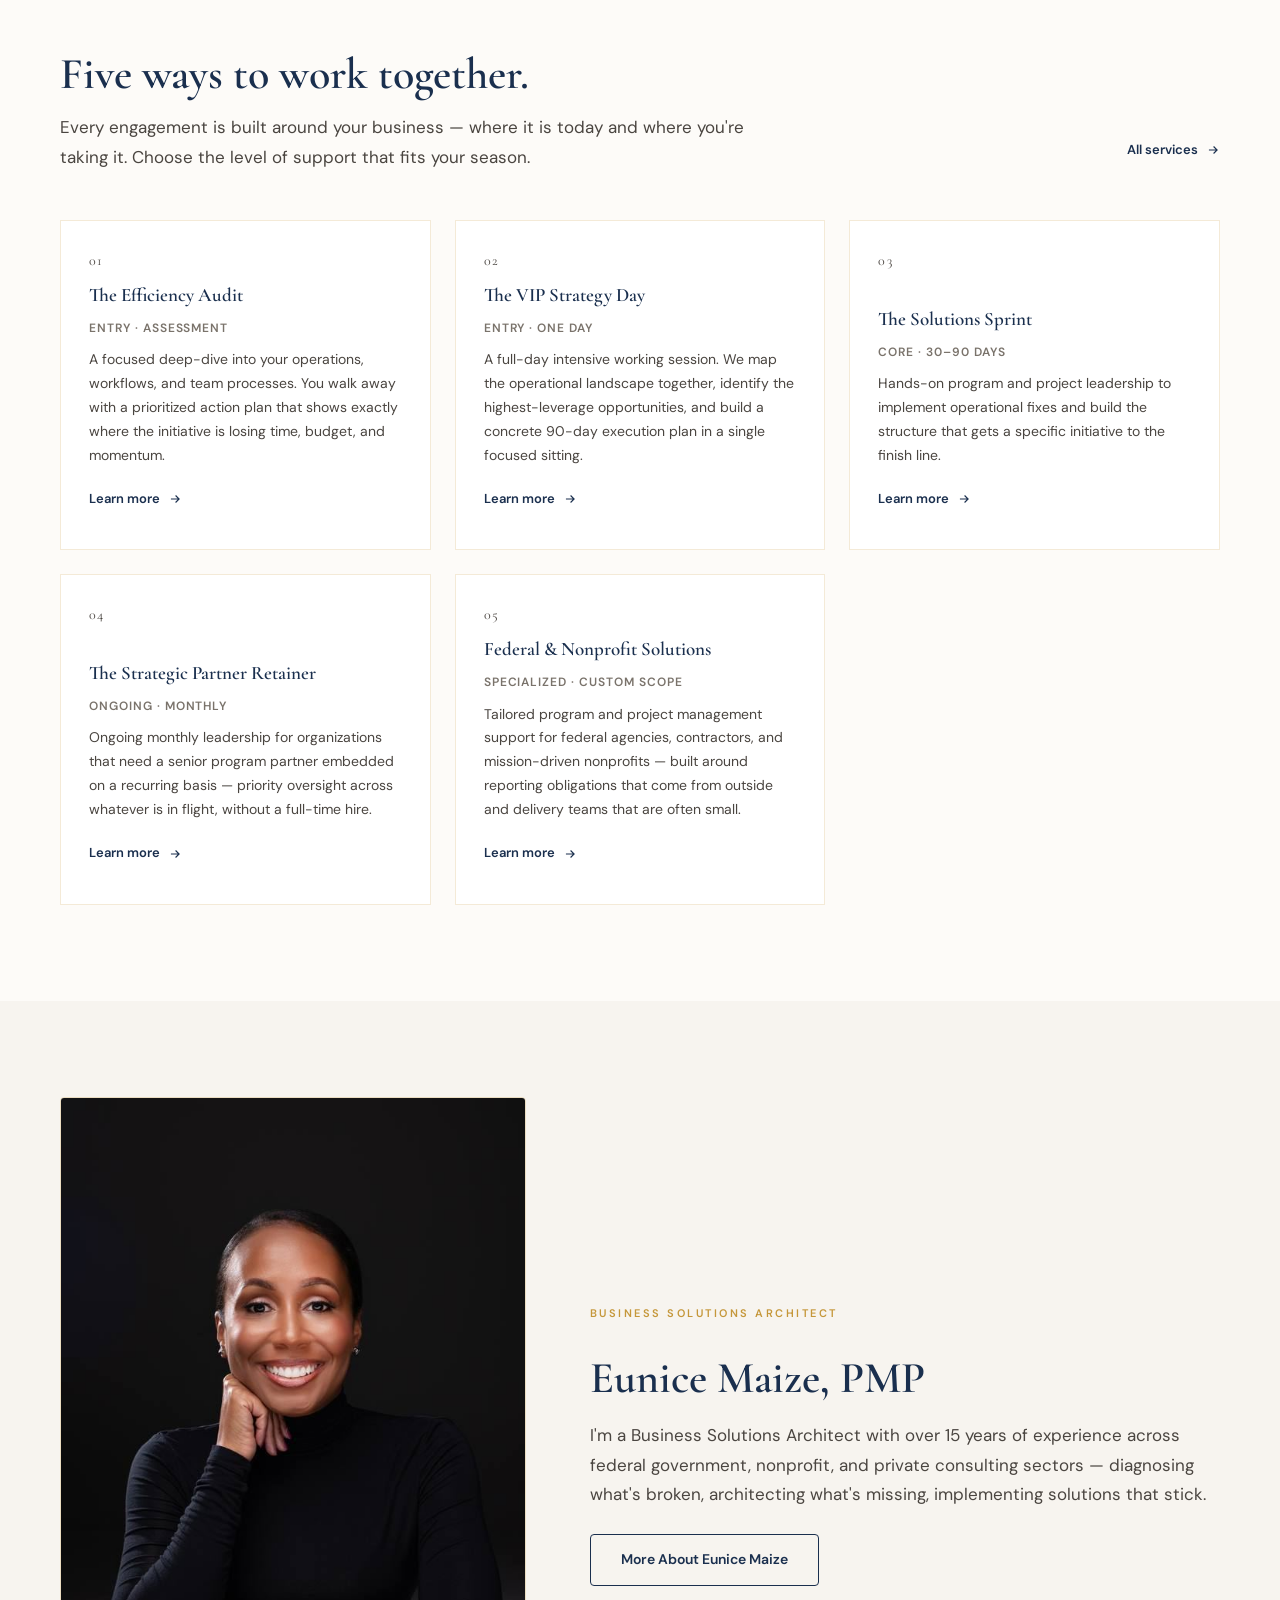
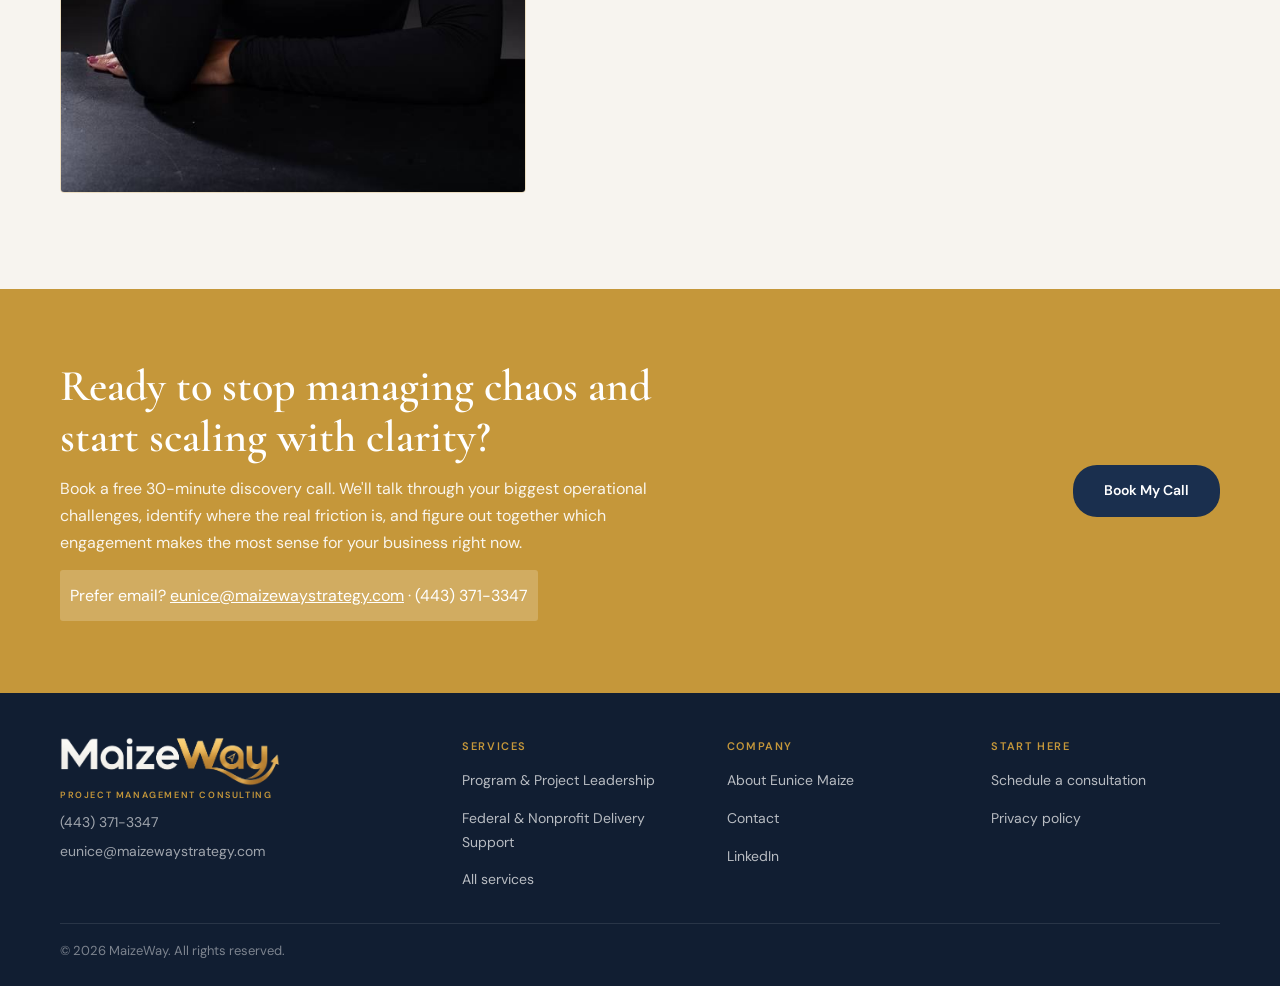
==== commit 3c4374a7: "Update the published phone number to (443) 371-3347. Replace the display number and tel/JSON-LD tele" ====
--- a/index.html
+++ b/index.html
@@ -205,7 +205,7 @@
 @media(max-width:1100px){.pkgteaser{grid-template-columns:1fr 1fr}}
 @media(max-width:820px){.pkgteaser{grid-template-columns:1fr}}
 </style>
-<script type="application/ld+json">{"@context": "https://schema.org", "@graph": [{"@type": "ProfessionalService", "@id": "https://maizewaystrategy.com/#org", "name": "MaizeWay", "url": "https://maizewaystrategy.com/", "telephone": "+13013466557", "email": "eunice@maizewaystrategy.com", "address": {"@type": "PostalAddress", "addressLocality": "Bowie", "addressRegion": "MD", "addressCountry": "US"}, "areaServed": "Bowie, MD & the DC metro", "founder": {"@id": "https://maizewaystrategy.com/#founder"}, "description": "Operational and project management consulting for federal, nonprofit, and private-sector organizations."}, {"@type": "Person", "@id": "https://maizewaystrategy.com/#founder", "name": "Eunice Maize", "jobTitle": "PMP, Business Solutions Architect", "worksFor": {"@id": "https://maizewaystrategy.com/#org"}, "url": "https://maizewaystrategy.com/about.html", "hasCredential": {"@type": "EducationalOccupationalCredential", "name": "Project Management Professional (PMP)"}}, {"@type": "WebSite", "@id": "https://maizewaystrategy.com/#site", "url": "https://maizewaystrategy.com/", "name": "MaizeWay", "publisher": {"@id": "https://maizewaystrategy.com/#org"}}]}</script>
+<script type="application/ld+json">{"@context": "https://schema.org", "@graph": [{"@type": "ProfessionalService", "@id": "https://maizewaystrategy.com/#org", "name": "MaizeWay", "url": "https://maizewaystrategy.com/", "telephone": "+14433713347", "email": "eunice@maizewaystrategy.com", "address": {"@type": "PostalAddress", "addressLocality": "Bowie", "addressRegion": "MD", "addressCountry": "US"}, "areaServed": "Bowie, MD & the DC metro", "founder": {"@id": "https://maizewaystrategy.com/#founder"}, "description": "Operational and project management consulting for federal, nonprofit, and private-sector organizations."}, {"@type": "Person", "@id": "https://maizewaystrategy.com/#founder", "name": "Eunice Maize", "jobTitle": "PMP, Business Solutions Architect", "worksFor": {"@id": "https://maizewaystrategy.com/#org"}, "url": "https://maizewaystrategy.com/about.html", "hasCredential": {"@type": "EducationalOccupationalCredential", "name": "Project Management Professional (PMP)"}}, {"@type": "WebSite", "@id": "https://maizewaystrategy.com/#site", "url": "https://maizewaystrategy.com/", "name": "MaizeWay", "publisher": {"@id": "https://maizewaystrategy.com/#org"}}]}</script>
 </head>
 <body>
 
@@ -217,7 +217,7 @@
   <li><a href="about.html">About</a></li>
   <li><a class="btn btn-gold cta" href="contact.html" data-track="nav_cta">Book a Discovery Call</a></li>
  </ul></nav>
- <a class="nav-phone" href="tel:+13013466557">(301) 346-6557</a>
+ <a class="nav-phone" href="tel:+14433713347">(443) 371-3347</a>
  <button class="burger" id="burger" aria-label="Open menu" aria-expanded="false" aria-controls="mnav"><svg aria-hidden="true" width="24" height="24" viewBox="0 0 24 24" fill="none" stroke="currentColor" stroke-width="2"><path d="M4 7h16M4 12h16M4 17h16"/></svg></button>
 </div></header>
 <div class="mnav" id="mnav" role="dialog" aria-modal="true" aria-label="Menu" aria-hidden="true">
@@ -228,7 +228,7 @@
   <a class="row" href="about.html">About</a>
   <a class="row" href="contact.html">Contact</a>
  </nav>
- <div class="foot"><a class="btn btn-gold" href="contact.html">Book a Discovery Call</a><div class="ln"><a href="tel:+13013466557">(301) 346-6557</a><a href="mailto:eunice@maizewaystrategy.com">eunice@maizewaystrategy.com</a></div></div>
+ <div class="foot"><a class="btn btn-gold" href="contact.html">Book a Discovery Call</a><div class="ln"><a href="tel:+14433713347">(443) 371-3347</a><a href="mailto:eunice@maizewaystrategy.com">eunice@maizewaystrategy.com</a></div></div>
 </div>
 
 <main id="main" tabindex="-1">
@@ -266,20 +266,20 @@
   <a class="btn btn-dark" href="about.html">More About Eunice Maize</a></div>
 </div></section>
 
-<section class="cta" aria-labelledby="cta-h"><div class="wrap"><div class="t"><h2 id="cta-h">Ready to stop managing chaos and start scaling with clarity?</h2><p>Book a free 30-minute discovery call. We'll talk through your biggest operational challenges, identify where the real friction is, and figure out together which engagement makes the most sense for your business right now.</p><p class="fine">Prefer email? <a href="mailto:eunice@maizewaystrategy.com">eunice@maizewaystrategy.com</a> · (301) 346-6557</p></div><a class="btn btn-navy" href="contact.html" data-track="band_cta">Book My Call</a></div></section>
+<section class="cta" aria-labelledby="cta-h"><div class="wrap"><div class="t"><h2 id="cta-h">Ready to stop managing chaos and start scaling with clarity?</h2><p>Book a free 30-minute discovery call. We'll talk through your biggest operational challenges, identify where the real friction is, and figure out together which engagement makes the most sense for your business right now.</p><p class="fine">Prefer email? <a href="mailto:eunice@maizewaystrategy.com">eunice@maizewaystrategy.com</a> · (443) 371-3347</p></div><a class="btn btn-navy" href="contact.html" data-track="band_cta">Book My Call</a></div></section>
 
 </main>
 
 <footer class="foot"><div class="wrap">
  <div class="fcols">
-  <div class="col"><p class="fb"><span class="brand-lockup"><span class="brand-mark"><img class="brand-logo" src="images/logo-maizeway-capital.png" alt="MaizeWay" width="1035" height="231"></span><span class="tagline">PROJECT MANAGEMENT CONSULTING</span></span></p><address class="fa"><a href="tel:+13013466557">(301) 346-6557</a><br><a href="mailto:eunice@maizewaystrategy.com">eunice@maizewaystrategy.com</a></address></div>
+  <div class="col"><p class="fb"><span class="brand-lockup"><span class="brand-mark"><img class="brand-logo" src="images/logo-maizeway-capital.png" alt="MaizeWay" width="1035" height="231"></span><span class="tagline">PROJECT MANAGEMENT CONSULTING</span></span></p><address class="fa"><a href="tel:+14433713347">(443) 371-3347</a><br><a href="mailto:eunice@maizewaystrategy.com">eunice@maizewaystrategy.com</a></address></div>
   <div class="col"><p class="fh">Services</p><ul><li><a href="program-project-leadership.html">Program & Project Leadership</a></li><li><a href="federal-nonprofit-delivery.html">Federal & Nonprofit Delivery Support</a></li><li><a href="services.html">All services</a></li></ul></div>
   <div class="col"><p class="fh">Company</p><ul><li><a href="about.html">About Eunice Maize</a></li><li><a href="contact.html">Contact</a></li><li><a href="https://linkedin.com/in/eunicemaize" rel="noopener" target="_blank">LinkedIn</a></li></ul></div>
   <div class="col"><p class="fh">Start here</p><ul><li><a href="contact.html">Schedule a consultation</a></li><li><a href="privacy.html">Privacy policy</a></li></ul></div>
  </div>
  <div class="legal"><p>© <span id="yr"></span> MaizeWay. All rights reserved.</p></div>
 </div></footer>
-<div class="stickybar" id="stickybar" aria-hidden="true"><a class="btn btn-gold" href="contact.html" data-track="sticky_cta">Book a Discovery Call</a><a class="btn btn-line" href="tel:+13013466557">Call</a></div>
+<div class="stickybar" id="stickybar" aria-hidden="true"><a class="btn btn-gold" href="contact.html" data-track="sticky_cta">Book a Discovery Call</a><a class="btn btn-line" href="tel:+14433713347">Call</a></div>
 
 <script defer>(function(){
 'use strict';
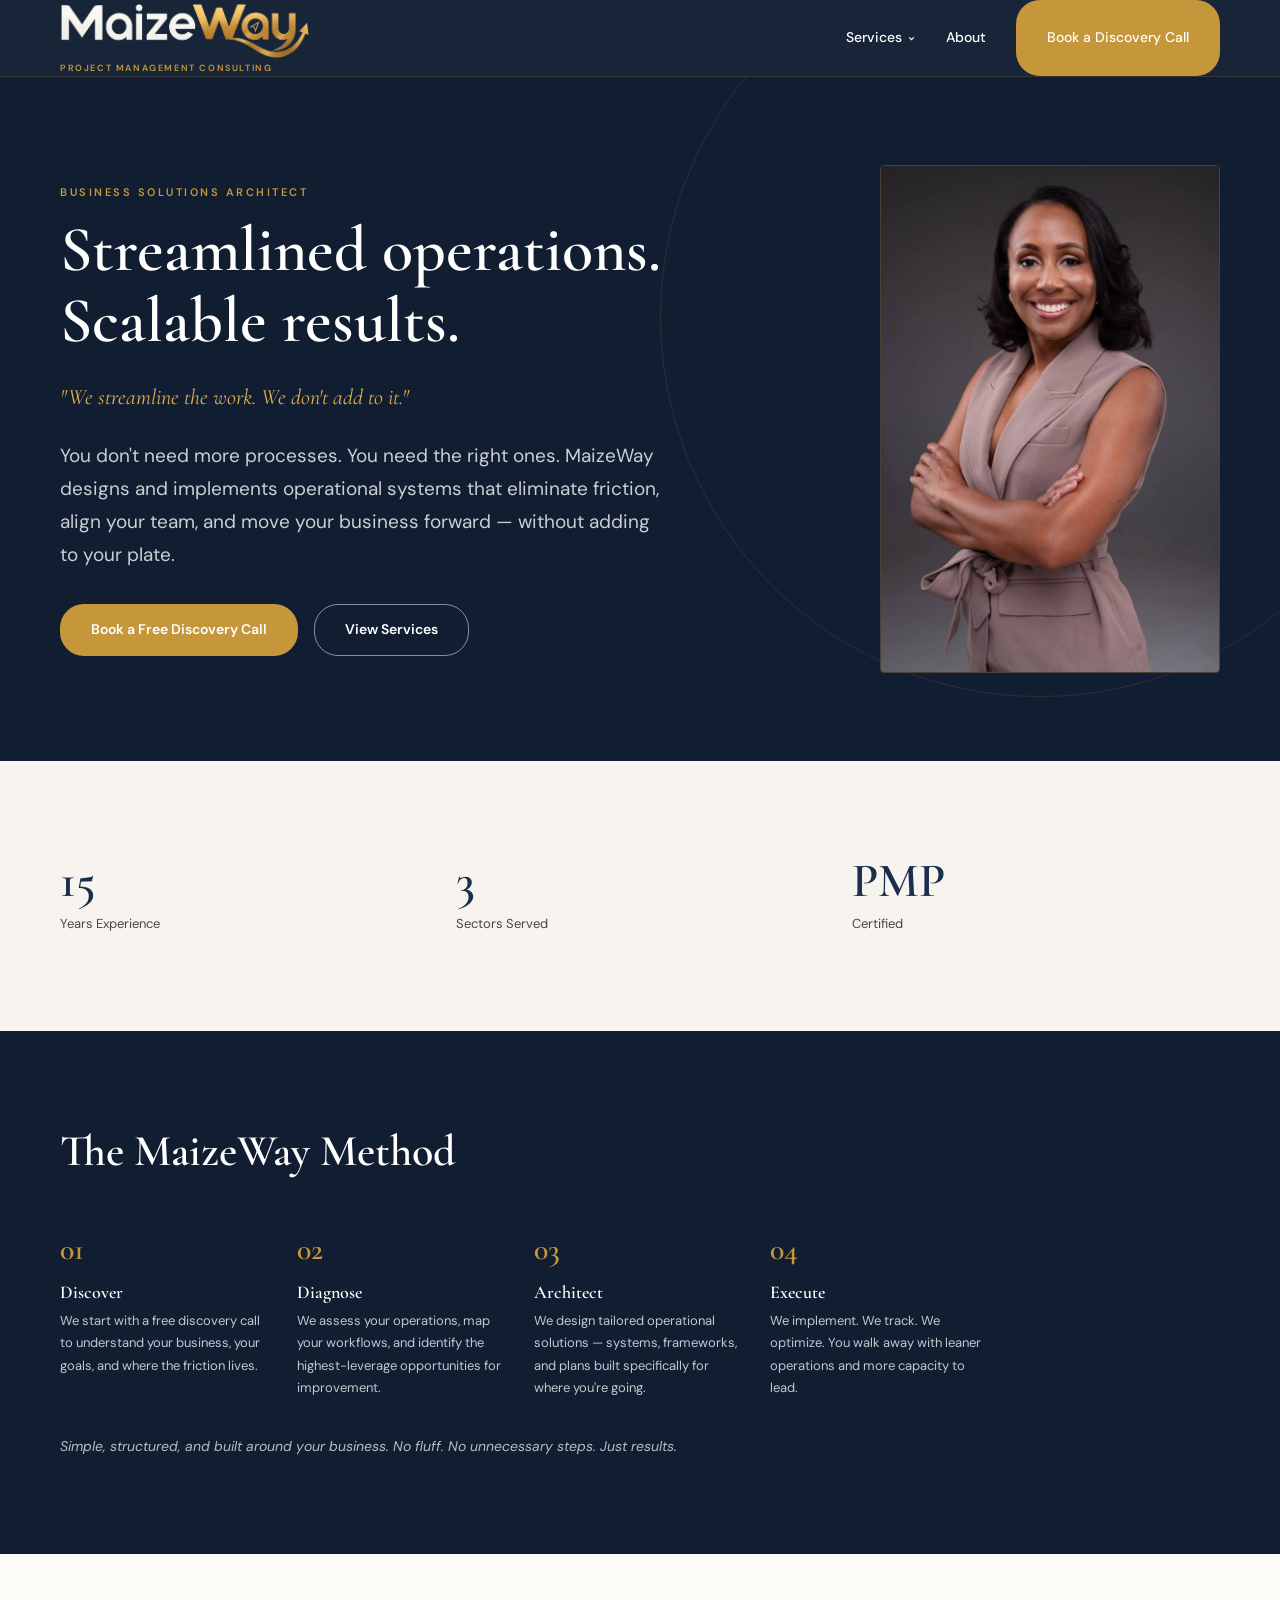
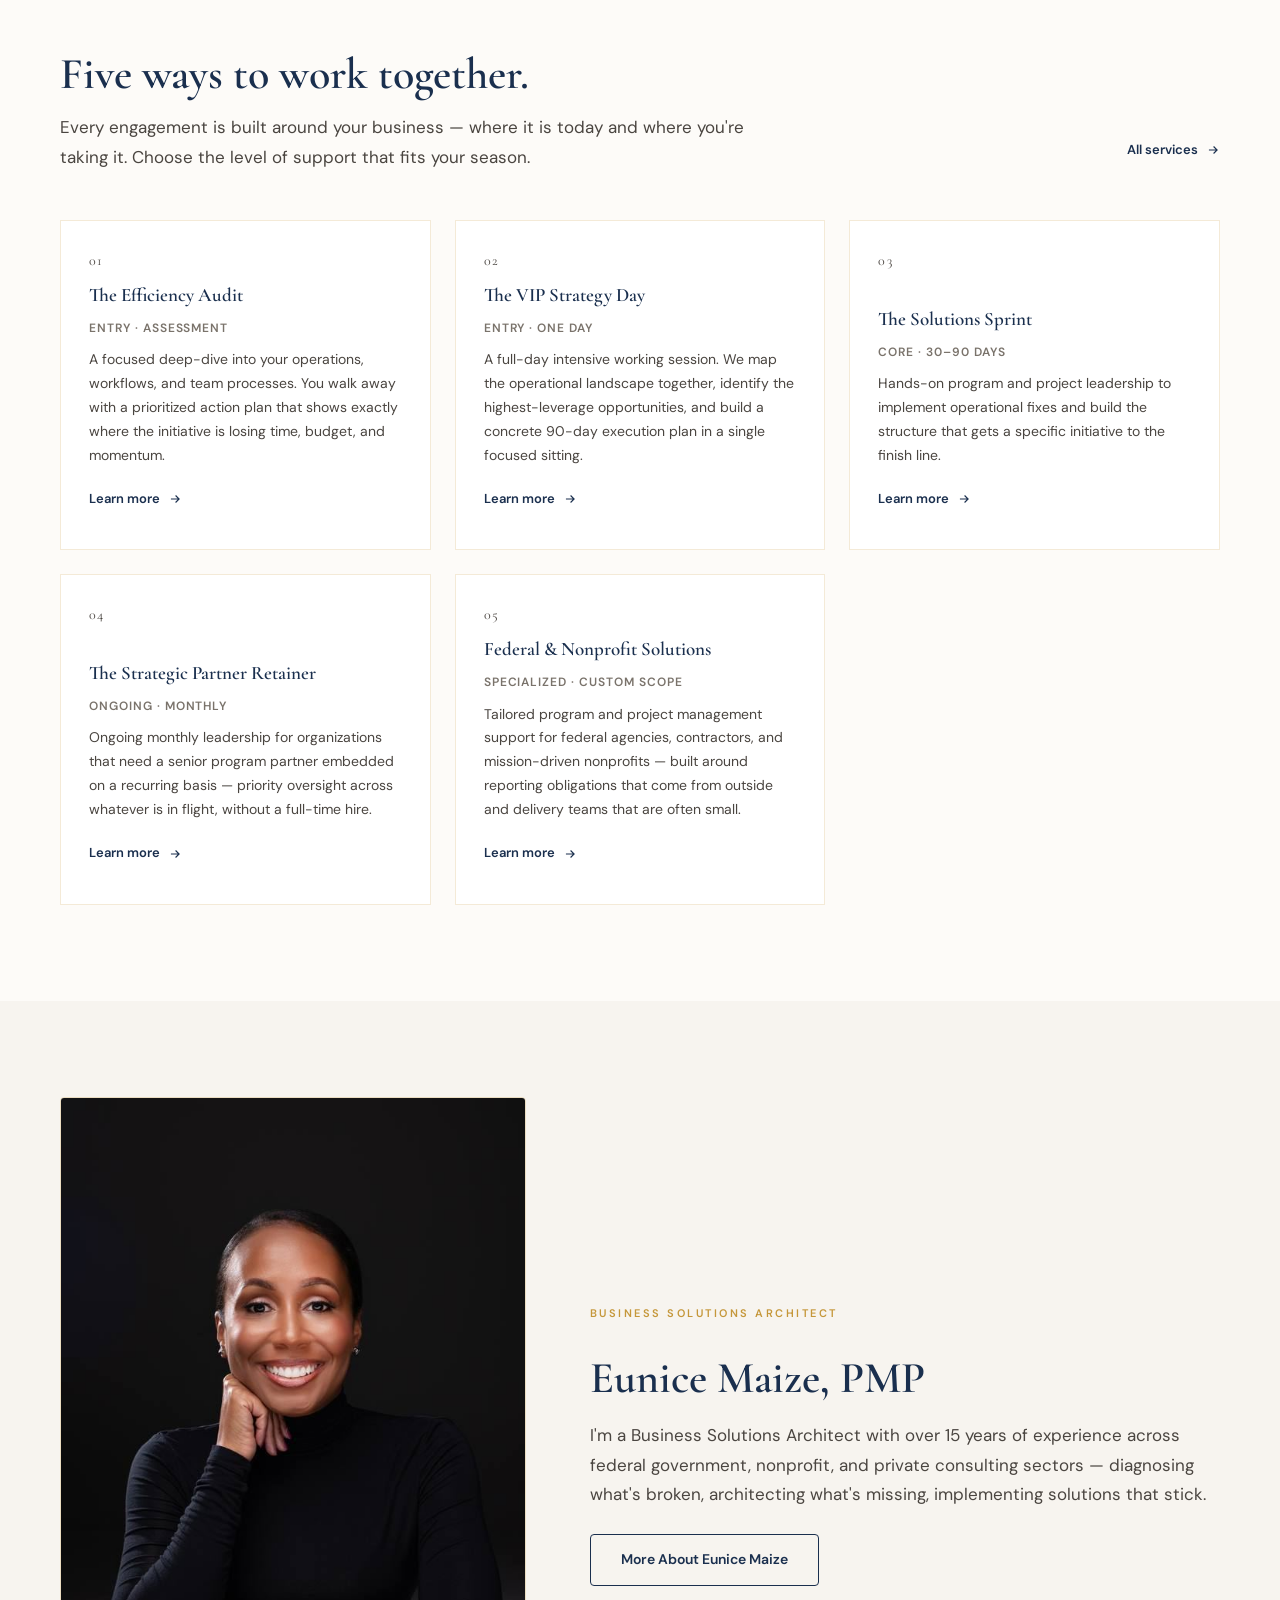
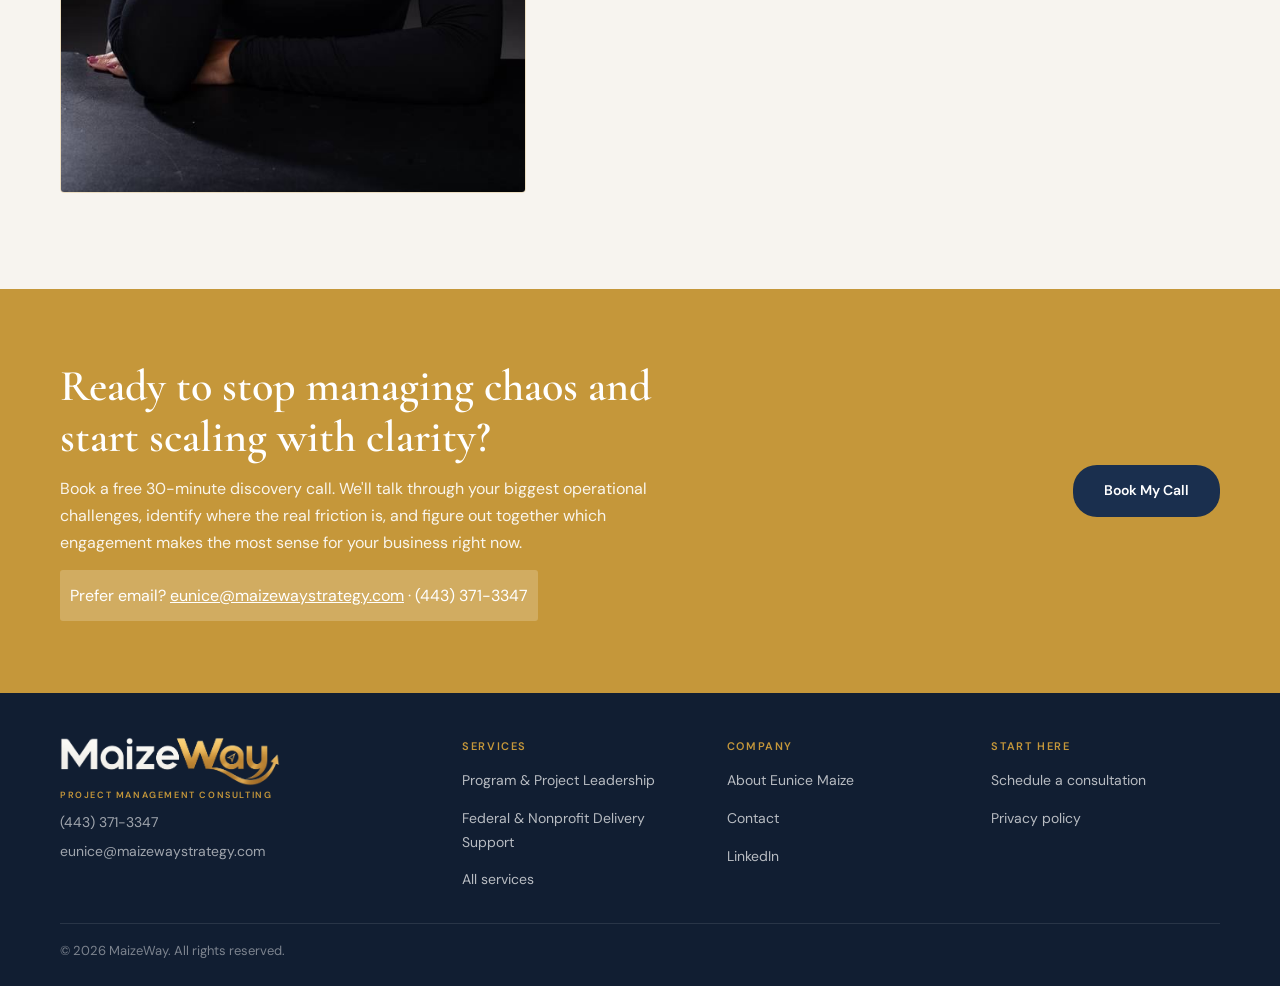
==== commit 0cbf5082: "Remove the header phone and stop the contact email from overlapping. The nav phone link is gone so t" ====
--- a/index.html
+++ b/index.html
@@ -2,11 +2,11 @@
 <html lang="en">
 <head>
 <meta charset="utf-8">
-<meta name="robots" content="noindex, nofollow"><meta name="viewport" content="width=device-width,initial-scale=1">
+<meta name="viewport" content="width=device-width,initial-scale=1">
 <title>MaizeWay | Project Management Consulting</title>
 <meta name="description" content="Eunice Maize is a Business Solutions Architect with over 15 years of experience across federal government, nonprofit, and private consulting sectors. Bowie, MD &amp; the DC metro.">
 <link rel="canonical" href="https://maizewaystrategy.com/">
-<meta property="og:type" content="website"><meta property="og:site_name" content="MaizeWay"><meta property="og:title" content="MaizeWay | Project Management Consulting"><meta property="og:description" content="Eunice Maize is a Business Solutions Architect with over 15 years of experience across federal government, nonprofit, and private consulting sectors. Bowie, MD &amp; the DC metro."><meta property="og:url" content="https://maizewaystrategy.com/index.html"><meta property="og:image" content="https://maizewaystrategy.com/og-image.jpg"><meta name="twitter:card" content="summary_large_image">
+<meta property="og:type" content="website"><meta property="og:site_name" content="MaizeWay"><meta property="og:title" content="MaizeWay | Project Management Consulting"><meta property="og:description" content="Eunice Maize is a Business Solutions Architect with over 15 years of experience across federal government, nonprofit, and private consulting sectors. Bowie, MD &amp; the DC metro."><meta property="og:url" content="https://maizewaystrategy.com/"><meta property="og:image" content="https://maizewaystrategy.com/og-image.jpg"><meta name="twitter:card" content="summary_large_image">
 <meta name="theme-color" content="#111e32">
 <link rel="apple-touch-icon" href="apple-touch-icon.png">
 <link rel="icon" href="images/logo-mw-mark.png" type="image/png">
@@ -56,7 +56,6 @@
 .dd a.all{flex-direction:row;align-items:center;gap:6px;border-top:1px solid var(--cream);margin-top:4px;color:var(--gold);font-size:12px}
 .dd a.all svg{width:15px;height:15px;flex:none}
 li.open>.dd{display:flex}
-.nav-phone{color:rgba(255,255,255,.7);font-size:14px;font-weight:500}.nav-phone:hover{color:#fff}
 .burger{display:none;width:44px;height:44px;background:transparent;border:0;color:#fff;cursor:pointer;align-items:center;justify-content:center}
 .mnav{display:none;position:fixed;inset:0;background:var(--navy-dark);color:#fff;z-index:100;padding:0 24px;flex-direction:column;overflow:auto}
 .mnav.open{display:flex}
@@ -134,7 +133,7 @@
 .next li{counter-increment:n;padding-left:40px;position:relative;font-size:15px;color:var(--text-mid)}
 .next li::before{content:counter(n);position:absolute;left:0;top:0;width:26px;height:26px;border:1px solid var(--gold);color:var(--gold);border-radius:50%;display:flex;align-items:center;justify-content:center;font-family:var(--serif);font-size:14px}
 .next b{color:var(--navy)}
-.cinfo{display:grid;grid-template-columns:repeat(3,minmax(0,1fr));gap:20px;margin-top:32px}.cinfo b{display:block;font-size:11px;letter-spacing:.15em;text-transform:uppercase;color:var(--gold);margin-bottom:6px}.cinfo p{font-size:15px}
+.cinfo{display:grid;grid-template-columns:auto minmax(0,1.7fr) minmax(0,1fr);gap:20px;margin-top:32px}.cinfo>div{min-width:0}.cinfo b{display:block;font-size:11px;letter-spacing:.15em;text-transform:uppercase;color:var(--gold);margin-bottom:6px}.cinfo p{font-size:15px}.cinfo a[href^=mailto]{overflow-wrap:anywhere}
 form.f{background:#fff;border:1px solid rgba(197,151,58,.2);padding:40px;display:grid;grid-template-columns:1fr 1fr;gap:20px}
 form.f .full{grid-column:1/-1}
 form.f label{display:flex;flex-direction:column;gap:8px;font-size:12px;font-weight:600;letter-spacing:.06em;text-transform:uppercase;color:var(--text-mid)}
@@ -152,7 +151,7 @@
 .fcols li a{font-size:14px;color:rgba(255,255,255,.7);padding:7px 0;display:inline-block}.fcols li a:hover{color:#fff}
 .fh{font-size:11px;font-weight:600;letter-spacing:.15em;text-transform:uppercase;color:var(--gold);margin-bottom:6px}
 .fb{font-family:var(--serif);font-size:24px;font-weight:600;color:#fff;margin-bottom:0}
-.fa{font-size:14px;line-height:1.5;color:rgba(255,255,255,.6);font-style:normal;margin:0}.fa a{padding:4px 0;display:inline-block}.fa a:hover{color:#fff}
+.fa{font-size:14px;line-height:1.5;color:rgba(255,255,255,.6);font-style:normal;margin:0}.fa a{padding:4px 0;display:inline-block;max-width:100%}.fa a:hover{color:#fff}.fa a[href^=mailto],.mnav .foot .ln a[href^=mailto],.cta .fine a[href^=mailto]{overflow-wrap:anywhere}.mnav .foot .ln a[href^=mailto]{min-width:0}
 .legal{font-size:13px;color:rgba(255,255,255,.45);padding-top:16px;margin-top:24px;border-top:1px solid rgba(255,255,255,.1)}
 /* sticky bar */
 .stickybar{display:none;position:fixed;left:0;right:0;bottom:0;z-index:40;padding:10px 16px calc(10px + env(safe-area-inset-bottom));background:var(--navy-dark);border-top:1px solid rgba(197,151,58,.2);gap:10px;transform:translateY(110%);transition:transform .25s}
@@ -162,7 +161,6 @@
  .menu{gap:22px}.hero .split{grid-template-columns:1fr;justify-items:center;text-align:center}.hero .photo{max-width:280px;justify-self:center}.hero .acts{justify-content:center}.hero .copy{align-items:center}.hero-proof{justify-content:center}
  .proof,.about,.svcrow,.contact,.po{grid-template-columns:1fr}.about .img{max-width:340px;order:-1}
  .svc{grid-template-columns:1fr}.steps{grid-template-columns:repeat(2,minmax(0,1fr))}.fcols{grid-template-columns:1fr 1fr}
- .nav-phone{display:none}
  .nav .brand-mark{width:min(230px,40vw)}
 }
 @media(max-width:820px){
@@ -217,7 +215,6 @@
   <li><a href="about.html">About</a></li>
   <li><a class="btn btn-gold cta" href="contact.html" data-track="nav_cta">Book a Discovery Call</a></li>
  </ul></nav>
- <a class="nav-phone" href="tel:+14433713347">(443) 371-3347</a>
  <button class="burger" id="burger" aria-label="Open menu" aria-expanded="false" aria-controls="mnav"><svg aria-hidden="true" width="24" height="24" viewBox="0 0 24 24" fill="none" stroke="currentColor" stroke-width="2"><path d="M4 7h16M4 12h16M4 17h16"/></svg></button>
 </div></header>
 <div class="mnav" id="mnav" role="dialog" aria-modal="true" aria-label="Menu" aria-hidden="true">
